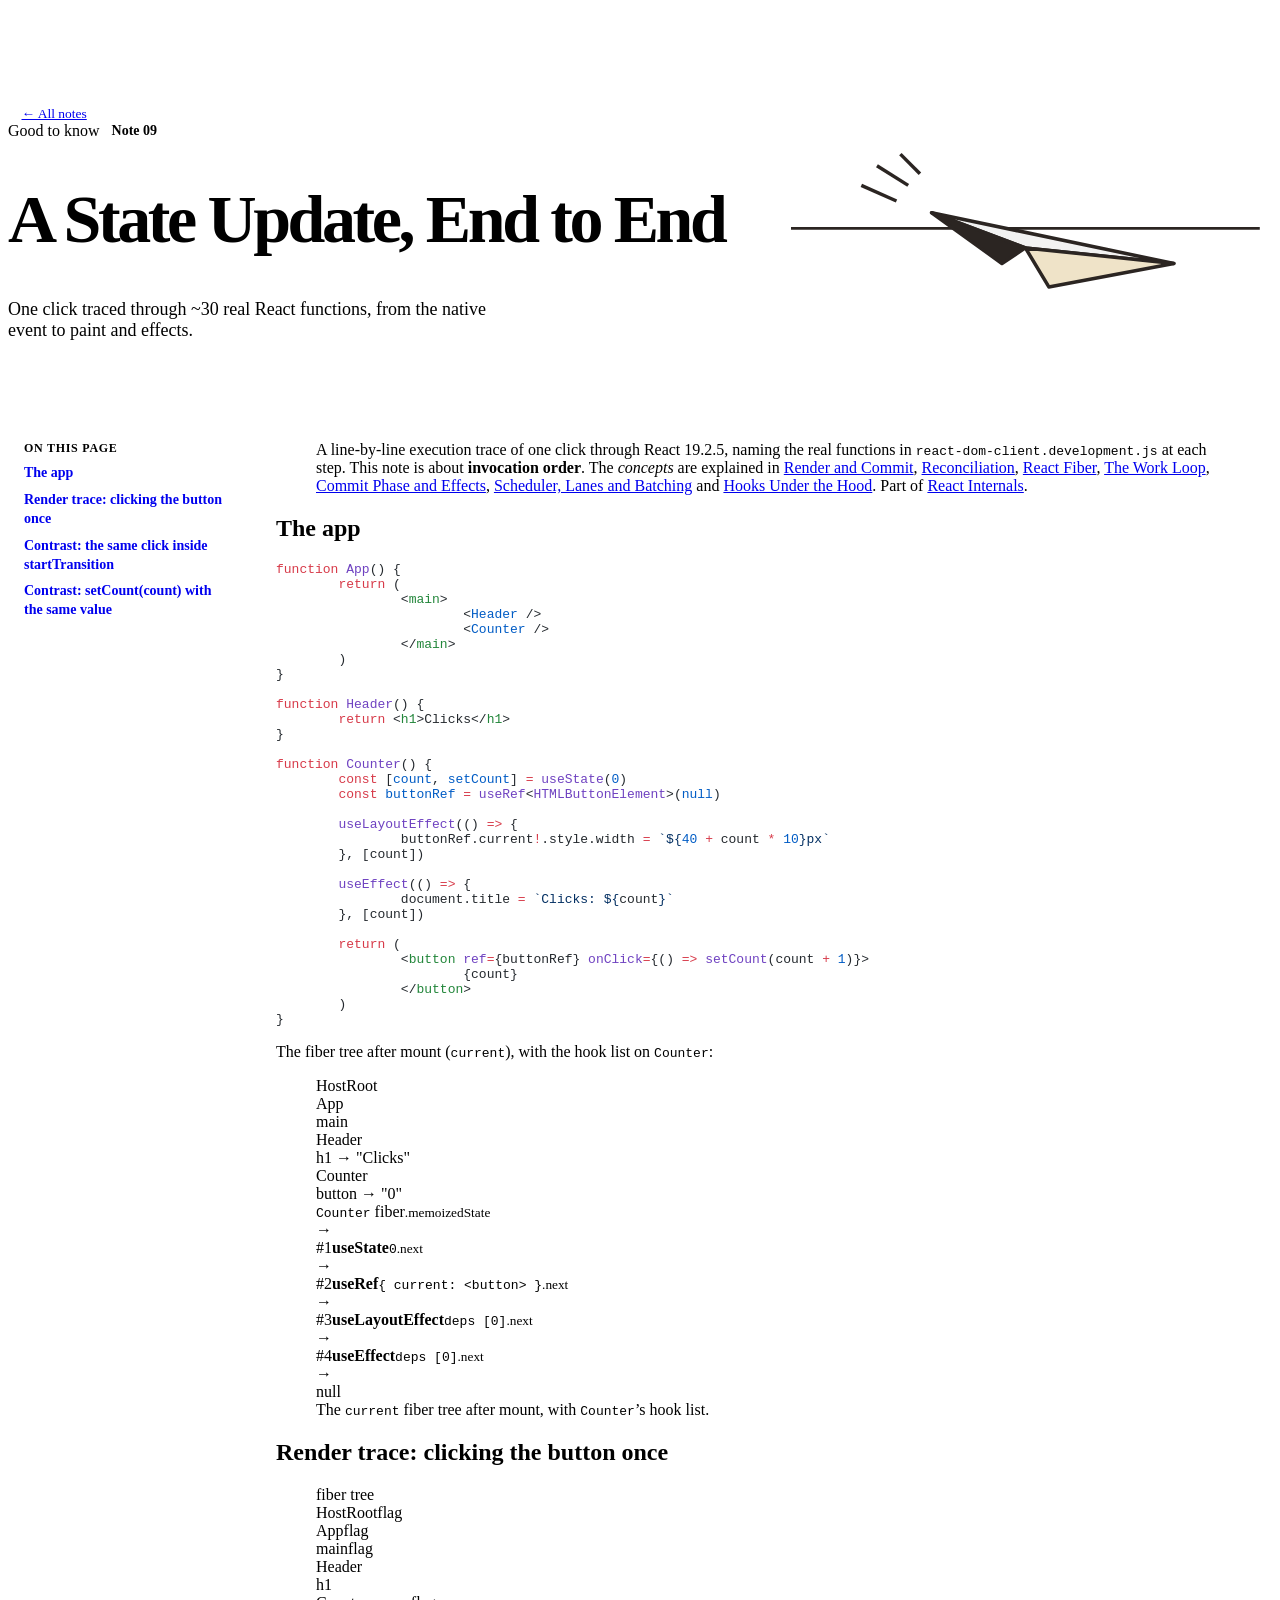
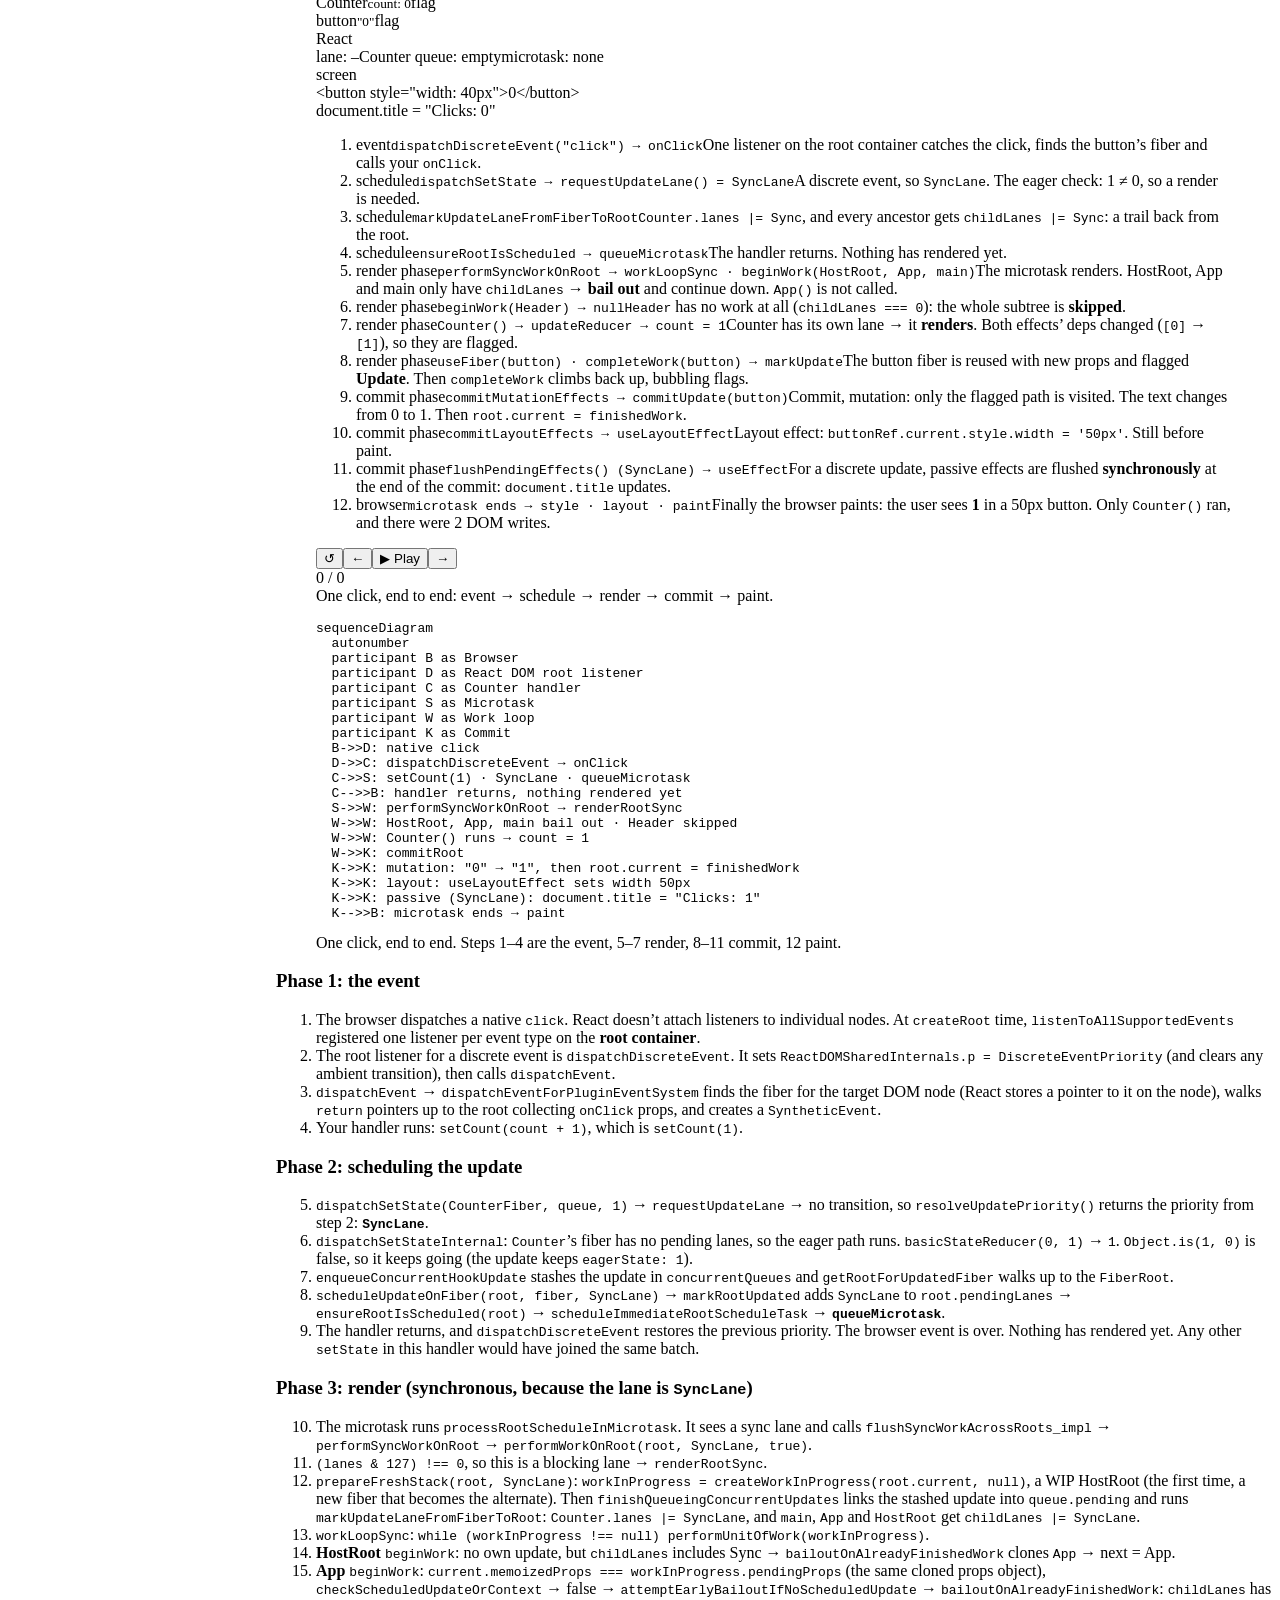
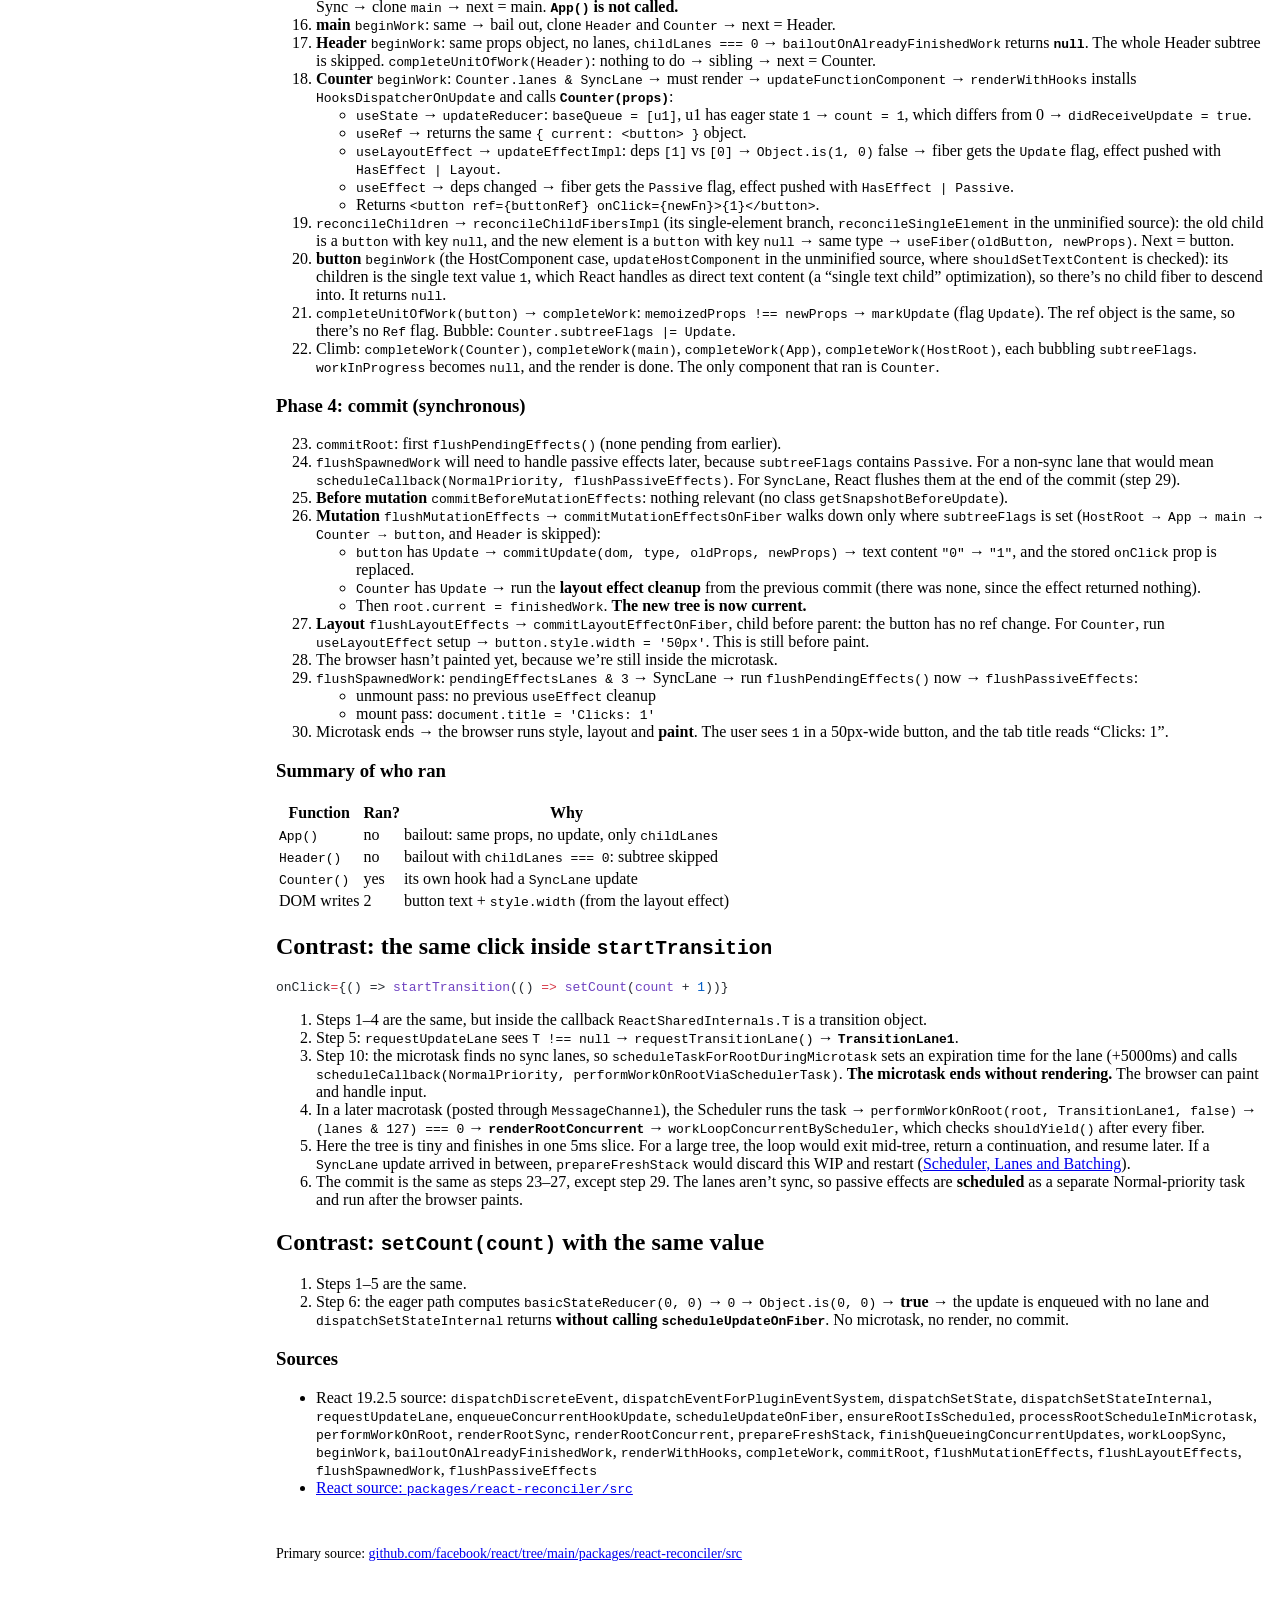
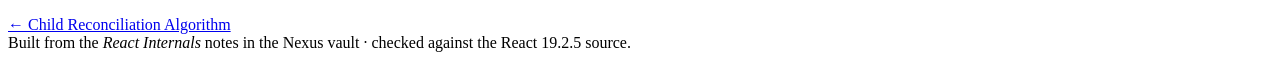
==== notes/a-state-update-end-to-end/index.html @ a272771d "Deploy 2026-10-02T12:00Z" ====
<!DOCTYPE html><html lang="en"><head><meta charset="utf-8"><meta name="viewport" content="width=device-width, initial-scale=1"><meta name="description" content="One click traced through ~30 real React functions, from the native event to paint and effects."><link rel="icon" href="/react-internals/favicon.svg" type="image/svg+xml"><title>A State Update, End to End · React Internals</title><link rel="stylesheet" href="/react-internals/_astro/notes-meta.bWncZdHM.css"><style>.note-head[data-astro-cid-vex5zuxs]{grid-template-columns:minmax(0,1.5fr) minmax(0,1fr);align-items:center;gap:32px;padding-top:clamp(28px,5vw,56px);padding-bottom:clamp(28px,4vw,44px);display:grid}@media (width<=760px){.note-head[data-astro-cid-vex5zuxs]{grid-template-columns:1fr}.head-art[data-astro-cid-vex5zuxs]{display:none}}.back[data-astro-cid-vex5zuxs]{margin-bottom:22px;padding:.45em 1em;font-size:13.5px}.meta[data-astro-cid-vex5zuxs]{align-items:center;gap:12px;margin-bottom:12px;display:flex}.num[data-astro-cid-vex5zuxs]{color:var(--ink-soft);font-size:14px;font-weight:800}h1[data-astro-cid-vex5zuxs]{letter-spacing:-.05em;font-size:clamp(38px,6vw,68px);line-height:1}.summary[data-astro-cid-vex5zuxs]{max-width:56ch;color:var(--ink-soft);margin:16px 0 0;font-size:18px}.head-art[data-astro-cid-vex5zuxs]{padding:12px}.head-art[data-astro-cid-vex5zuxs] .panel[data-astro-cid-vex5zuxs] svg{width:100%;height:auto;display:block}.layout[data-astro-cid-vex5zuxs]{grid-template-columns:240px minmax(0,1fr);align-items:start;gap:28px;display:grid}@media (width<=1000px){.layout[data-astro-cid-vex5zuxs]{grid-template-columns:minmax(0,1fr)}.toc[data-astro-cid-vex5zuxs]{display:none}}.toc[data-astro-cid-vex5zuxs]{position:sticky;top:20px}.toc-card[data-astro-cid-vex5zuxs]{max-height:calc(100vh - 40px);padding:16px 16px 12px;overflow-y:auto}.toc-title[data-astro-cid-vex5zuxs]{text-transform:uppercase;letter-spacing:.06em;color:var(--muted);margin:0 0 8px;font-size:12px;font-weight:800}.toc[data-astro-cid-vex5zuxs] ol[data-astro-cid-vex5zuxs]{margin:0;padding:0;font-size:14px;line-height:1.35;list-style:none}.toc[data-astro-cid-vex5zuxs] li[data-astro-cid-vex5zuxs]{margin:0 0 8px}.toc[data-astro-cid-vex5zuxs] a[data-astro-cid-vex5zuxs]{font-weight:600;text-decoration:none}.toc[data-astro-cid-vex5zuxs] a[data-astro-cid-vex5zuxs]:hover{text-decoration:underline;text-decoration-color:var(--orange);text-decoration-thickness:2px}.source[data-astro-cid-vex5zuxs]{border-top:2px dashed var(--cream-deep);overflow-wrap:anywhere;margin-top:2.5em;padding-top:1em;font-size:14px}.pager[data-astro-cid-vex5zuxs]{flex-wrap:wrap;justify-content:space-between;gap:12px;padding-top:40px;display:flex}
</style></head><body><header class="note-head wrap" data-astro-cid-vex5zuxs><div class="head-text" data-astro-cid-vex5zuxs><a class="btn btn-ghost back" href="/react-internals/" data-astro-cid-vex5zuxs>← All notes</a><div class="meta" data-astro-cid-vex5zuxs><span class="pill" data-astro-cid-vex5zuxs><span class="lvl lvl-good" data-astro-cid-vex5zuxs></span>Good to know</span><span class="num" data-astro-cid-vex5zuxs>Note 09</span></div><h1 data-astro-cid-vex5zuxs>A State Update, End to End</h1><p class="summary" data-astro-cid-vex5zuxs>One click traced through ~30 real React functions, from the native event to paint and effects.</p></div><div class="head-art card" data-astro-cid-vex5zuxs><div class="panel" data-astro-cid-vex5zuxs><svg viewBox="0 0 240 150" xmlns="http://www.w3.org/2000/svg" role="img" aria-hidden="true"><line x1="0" y1="78" x2="240" y2="78" stroke="#2b2522" stroke-width="1.4"/><g stroke="#2b2522" stroke-width="1.8" stroke-linejoin="round"><line x1="36" y1="56" x2="54" y2="64"/><line x1="44" y1="46" x2="60" y2="56"/><line x1="56" y1="40" x2="66" y2="50"/><polygon points="72,70 196,96 120,88" fill="#f2f2f2"/><polygon points="120,88 196,96 132,108" fill="#efe3c8"/><polygon points="72,70 120,88 108,96" fill="#2b2522"/></g></svg></div></div></header><div class="wrap layout" data-astro-cid-vex5zuxs><aside class="toc" data-astro-cid-vex5zuxs><nav class="card toc-card" aria-label="On this page" data-astro-cid-vex5zuxs><p class="toc-title" data-astro-cid-vex5zuxs>On this page</p><ol data-astro-cid-vex5zuxs><li data-astro-cid-vex5zuxs><a href="#the-app" data-astro-cid-vex5zuxs>The app</a></li><li data-astro-cid-vex5zuxs><a href="#render-trace-clicking-the-button-once" data-astro-cid-vex5zuxs>Render trace: clicking the button once</a></li><li data-astro-cid-vex5zuxs><a href="#contrast-the-same-click-inside-starttransition" data-astro-cid-vex5zuxs>Contrast: the same click inside startTransition</a></li><li data-astro-cid-vex5zuxs><a href="#contrast-setcountcount-with-the-same-value" data-astro-cid-vex5zuxs>Contrast: setCount(count) with the same value</a></li></ol></nav></aside><article class="card prose" data-astro-cid-vex5zuxs><blockquote>
<p>A line-by-line execution trace of one click through React 19.2.5, naming
the real functions in <code>react-dom-client.development.js</code> at each step. This
note is about <strong>invocation order</strong>. The <em>concepts</em> are explained in
<a href="../render-and-commit/">Render and Commit</a>, <a href="../reconciliation/">Reconciliation</a>, <a href="../react-fiber/">React Fiber</a>,
<a href="../the-work-loop/">The Work Loop</a>, <a href="../commit-phase-and-effects/">Commit Phase and Effects</a>,
<a href="../scheduler-lanes-and-batching/">Scheduler, Lanes and Batching</a> and <a href="../hooks-under-the-hood/">Hooks Under the Hood</a>. Part of
<a href="../../">React Internals</a>.</p>
</blockquote>
<h2 id="the-app">The app</h2>
<pre class="astro-code github-light" style="background-color:#fff;color:#24292e; overflow-x: auto;" tabindex="0" data-language="tsx"><code><span class="line"><span style="color:#D73A49">function</span><span style="color:#6F42C1"> App</span><span style="color:#24292E">() {</span></span>
<span class="line"><span style="color:#D73A49">	return</span><span style="color:#24292E"> (</span></span>
<span class="line"><span style="color:#24292E">		&lt;</span><span style="color:#22863A">main</span><span style="color:#24292E">&gt;</span></span>
<span class="line"><span style="color:#24292E">			&lt;</span><span style="color:#005CC5">Header</span><span style="color:#24292E"> /&gt;</span></span>
<span class="line"><span style="color:#24292E">			&lt;</span><span style="color:#005CC5">Counter</span><span style="color:#24292E"> /&gt;</span></span>
<span class="line"><span style="color:#24292E">		&lt;/</span><span style="color:#22863A">main</span><span style="color:#24292E">&gt;</span></span>
<span class="line"><span style="color:#24292E">	)</span></span>
<span class="line"><span style="color:#24292E">}</span></span>
<span class="line"></span>
<span class="line"><span style="color:#D73A49">function</span><span style="color:#6F42C1"> Header</span><span style="color:#24292E">() {</span></span>
<span class="line"><span style="color:#D73A49">	return</span><span style="color:#24292E"> &lt;</span><span style="color:#22863A">h1</span><span style="color:#24292E">&gt;Clicks&lt;/</span><span style="color:#22863A">h1</span><span style="color:#24292E">&gt;</span></span>
<span class="line"><span style="color:#24292E">}</span></span>
<span class="line"></span>
<span class="line"><span style="color:#D73A49">function</span><span style="color:#6F42C1"> Counter</span><span style="color:#24292E">() {</span></span>
<span class="line"><span style="color:#D73A49">	const</span><span style="color:#24292E"> [</span><span style="color:#005CC5">count</span><span style="color:#24292E">, </span><span style="color:#005CC5">setCount</span><span style="color:#24292E">] </span><span style="color:#D73A49">=</span><span style="color:#6F42C1"> useState</span><span style="color:#24292E">(</span><span style="color:#005CC5">0</span><span style="color:#24292E">)</span></span>
<span class="line"><span style="color:#D73A49">	const</span><span style="color:#005CC5"> buttonRef</span><span style="color:#D73A49"> =</span><span style="color:#6F42C1"> useRef</span><span style="color:#24292E">&lt;</span><span style="color:#6F42C1">HTMLButtonElement</span><span style="color:#24292E">&gt;(</span><span style="color:#005CC5">null</span><span style="color:#24292E">)</span></span>
<span class="line"></span>
<span class="line"><span style="color:#6F42C1">	useLayoutEffect</span><span style="color:#24292E">(() </span><span style="color:#D73A49">=&gt;</span><span style="color:#24292E"> {</span></span>
<span class="line"><span style="color:#24292E">		buttonRef.current</span><span style="color:#D73A49">!</span><span style="color:#24292E">.style.width </span><span style="color:#D73A49">=</span><span style="color:#032F62"> `${</span><span style="color:#005CC5">40</span><span style="color:#D73A49"> +</span><span style="color:#24292E"> count</span><span style="color:#D73A49"> *</span><span style="color:#005CC5"> 10</span><span style="color:#032F62">}px`</span></span>
<span class="line"><span style="color:#24292E">	}, [count])</span></span>
<span class="line"></span>
<span class="line"><span style="color:#6F42C1">	useEffect</span><span style="color:#24292E">(() </span><span style="color:#D73A49">=&gt;</span><span style="color:#24292E"> {</span></span>
<span class="line"><span style="color:#24292E">		document.title </span><span style="color:#D73A49">=</span><span style="color:#032F62"> `Clicks: ${</span><span style="color:#24292E">count</span><span style="color:#032F62">}`</span></span>
<span class="line"><span style="color:#24292E">	}, [count])</span></span>
<span class="line"></span>
<span class="line"><span style="color:#D73A49">	return</span><span style="color:#24292E"> (</span></span>
<span class="line"><span style="color:#24292E">		&lt;</span><span style="color:#22863A">button</span><span style="color:#6F42C1"> ref</span><span style="color:#D73A49">=</span><span style="color:#24292E">{buttonRef} </span><span style="color:#6F42C1">onClick</span><span style="color:#D73A49">=</span><span style="color:#24292E">{() </span><span style="color:#D73A49">=&gt;</span><span style="color:#6F42C1"> setCount</span><span style="color:#24292E">(count </span><span style="color:#D73A49">+</span><span style="color:#005CC5"> 1</span><span style="color:#24292E">)}&gt;</span></span>
<span class="line"><span style="color:#24292E">			{count}</span></span>
<span class="line"><span style="color:#24292E">		&lt;/</span><span style="color:#22863A">button</span><span style="color:#24292E">&gt;</span></span>
<span class="line"><span style="color:#24292E">	)</span></span>
<span class="line"><span style="color:#24292E">}</span></span></code></pre>
<p>The fiber tree after mount (<code>current</code>), with the hook list on <code>Counter</code>:</p>
<figure class="fig fig-e2e-tree"><div class="tree-list"><div class="tl" style="--d:0"><span class="tl-n tl-root">HostRoot</span></div><div class="tl" style="--d:1"><span class="tl-n tl-comp">App</span></div><div class="tl" style="--d:2"><span class="tl-n tl-host">main</span></div><div class="tl" style="--d:3"><span class="tl-n tl-comp">Header</span></div><div class="tl" style="--d:4"><span class="tl-n tl-host">h1</span> → <span class="tl-n tl-text">"Clicks"</span></div><div class="tl" style="--d:3"><span class="tl-n tl-comp tl-hot">Counter</span></div><div class="tl" style="--d:4"><span class="tl-n tl-host">button</span> → <span class="tl-n tl-text">"0"</span></div></div><div class="nested"><div class="chain"><div class="chain-start"><code>Counter</code> fiber<small>.memoizedState</small></div><span class="chain-arrow">→</span><div class="chain-node"><span class="chain-idx">#1</span><b>useState</b><code>0</code><small>.next</small></div><span class="chain-arrow">→</span><div class="chain-node"><span class="chain-idx">#2</span><b>useRef</b><code>{ current: &lt;button&gt; }</code><small>.next</small></div><span class="chain-arrow">→</span><div class="chain-node"><span class="chain-idx">#3</span><b>useLayoutEffect</b><code>deps [0]</code><small>.next</small></div><span class="chain-arrow">→</span><div class="chain-node"><span class="chain-idx">#4</span><b>useEffect</b><code>deps [0]</code><small>.next</small></div><span class="chain-arrow">→</span><div class="chain-null">null</div></div></div><figcaption>The <code>current</code> fiber tree after mount, with <code>Counter</code>’s hook list.</figcaption></figure>
<h2 id="render-trace-clicking-the-button-once">Render trace: clicking the button once</h2>
<figure class="fig anim fig-e2e-anim" data-anim><div class="anim-scn" data-anim-scn="0"  data-steps="[{&quot;phase&quot;:&quot;event&quot;,&quot;fn&quot;:&quot;dispatchDiscreteEvent(\&quot;click\&quot;) → onClick&quot;,&quot;say&quot;:&quot;One listener on the root container catches the click, finds the button’s fiber and calls your &lt;code&gt;onClick&lt;/code&gt;.&quot;,&quot;set&quot;:{&quot;button&quot;:&quot;hl&quot;}},{&quot;phase&quot;:&quot;schedule&quot;,&quot;fn&quot;:&quot;dispatchSetState → requestUpdateLane() = SyncLane&quot;,&quot;say&quot;:&quot;A discrete event, so &lt;code&gt;SyncLane&lt;/code&gt;. The eager check: 1 ≠ 0, so a render is needed.&quot;,&quot;set&quot;:{&quot;button&quot;:&quot;&quot;,&quot;lane&quot;:&quot;upd&quot;,&quot;queue&quot;:&quot;upd&quot;},&quot;txt&quot;:{&quot;lane&quot;:&quot;lane: SyncLane&quot;,&quot;queue&quot;:&quot;Counter queue: [1]&quot;}},{&quot;phase&quot;:&quot;schedule&quot;,&quot;fn&quot;:&quot;markUpdateLaneFromFiberToRoot&quot;,&quot;say&quot;:&quot;&lt;code&gt;Counter.lanes |= Sync&lt;/code&gt;, and every ancestor gets &lt;code&gt;childLanes |= Sync&lt;/code&gt;: a trail back from the root.&quot;,&quot;set&quot;:{&quot;lane&quot;:&quot;&quot;,&quot;queue&quot;:&quot;&quot;,&quot;counter-flag&quot;:&quot;&quot;,&quot;main-flag&quot;:&quot;&quot;,&quot;app-flag&quot;:&quot;&quot;,&quot;root-flag&quot;:&quot;&quot;},&quot;txt&quot;:{&quot;counter-flag&quot;:&quot;lanes&quot;,&quot;main-flag&quot;:&quot;childLanes&quot;,&quot;app-flag&quot;:&quot;childLanes&quot;,&quot;root-flag&quot;:&quot;childLanes&quot;}},{&quot;phase&quot;:&quot;schedule&quot;,&quot;fn&quot;:&quot;ensureRootIsScheduled → queueMicrotask&quot;,&quot;say&quot;:&quot;The handler returns. Nothing has rendered yet.&quot;,&quot;set&quot;:{&quot;micro&quot;:&quot;on&quot;},&quot;txt&quot;:{&quot;micro&quot;:&quot;microtask: scheduled&quot;}},{&quot;phase&quot;:&quot;render&quot;,&quot;fn&quot;:&quot;performSyncWorkOnRoot → workLoopSync · beginWork(HostRoot, App, main)&quot;,&quot;say&quot;:&quot;The microtask renders. HostRoot, App and main only have &lt;code&gt;childLanes&lt;/code&gt; → &lt;b&gt;bail out&lt;/b&gt; and continue down. &lt;code&gt;App()&lt;/code&gt; is not called.&quot;,&quot;set&quot;:{&quot;micro&quot;:&quot;done&quot;,&quot;root&quot;:&quot;bail&quot;,&quot;app&quot;:&quot;bail&quot;,&quot;main&quot;:&quot;bail&quot;,&quot;root-flag&quot;:&quot;ghost&quot;,&quot;app-flag&quot;:&quot;ghost&quot;,&quot;main-flag&quot;:&quot;ghost&quot;}},{&quot;phase&quot;:&quot;render&quot;,&quot;fn&quot;:&quot;beginWork(Header) → null&quot;,&quot;say&quot;:&quot;&lt;code&gt;Header&lt;/code&gt; has no work at all (&lt;code&gt;childLanes === 0&lt;/code&gt;): the whole subtree is &lt;b&gt;skipped&lt;/b&gt;.&quot;,&quot;set&quot;:{&quot;header&quot;:&quot;skip&quot;,&quot;h1&quot;:&quot;skip&quot;}},{&quot;phase&quot;:&quot;render&quot;,&quot;fn&quot;:&quot;Counter() → updateReducer → count = 1&quot;,&quot;say&quot;:&quot;Counter has its own lane → it &lt;b&gt;renders&lt;/b&gt;. Both effects’ deps changed (&lt;code&gt;[0]&lt;/code&gt; → &lt;code&gt;[1]&lt;/code&gt;), so they are flagged.&quot;,&quot;set&quot;:{&quot;counter&quot;:&quot;run hl&quot;,&quot;counter-flag&quot;:&quot;&quot;},&quot;txt&quot;:{&quot;counter-sub&quot;:&quot;count: 1&quot;,&quot;counter-flag&quot;:&quot;Update · Passive&quot;}},{&quot;phase&quot;:&quot;render&quot;,&quot;fn&quot;:&quot;useFiber(button) · completeWork(button) → markUpdate&quot;,&quot;say&quot;:&quot;The button fiber is reused with new props and flagged &lt;b&gt;Update&lt;/b&gt;. Then &lt;code&gt;completeWork&lt;/code&gt; climbs back up, bubbling flags.&quot;,&quot;set&quot;:{&quot;counter&quot;:&quot;run&quot;,&quot;button&quot;:&quot;upd&quot;,&quot;button-flag&quot;:&quot;&quot;},&quot;txt&quot;:{&quot;button-sub&quot;:&quot;\&quot;1\&quot;&quot;,&quot;button-flag&quot;:&quot;Update&quot;}},{&quot;phase&quot;:&quot;commit&quot;,&quot;fn&quot;:&quot;commitMutationEffects → commitUpdate(button)&quot;,&quot;say&quot;:&quot;Commit, mutation: only the flagged path is visited. The text changes from 0 to 1. Then &lt;code&gt;root.current = finishedWork&lt;/code&gt;.&quot;,&quot;set&quot;:{&quot;button&quot;:&quot;done&quot;,&quot;txt&quot;:&quot;upd&quot;},&quot;txt&quot;:{&quot;txt&quot;:&quot;1&quot;}},{&quot;phase&quot;:&quot;commit&quot;,&quot;fn&quot;:&quot;commitLayoutEffects → useLayoutEffect&quot;,&quot;say&quot;:&quot;Layout effect: &lt;code&gt;buttonRef.current.style.width = '50px'&lt;/code&gt;. Still before paint.&quot;,&quot;set&quot;:{&quot;txt&quot;:&quot;&quot;,&quot;w&quot;:&quot;upd&quot;},&quot;txt&quot;:{&quot;w&quot;:&quot;50px&quot;}},{&quot;phase&quot;:&quot;commit&quot;,&quot;fn&quot;:&quot;flushPendingEffects() (SyncLane) → useEffect&quot;,&quot;say&quot;:&quot;For a discrete update, passive effects are flushed &lt;b&gt;synchronously&lt;/b&gt; at the end of the commit: &lt;code&gt;document.title&lt;/code&gt; updates.&quot;,&quot;set&quot;:{&quot;w&quot;:&quot;&quot;,&quot;title&quot;:&quot;upd&quot;,&quot;counter&quot;:&quot;done&quot;},&quot;txt&quot;:{&quot;title&quot;:&quot;Clicks: 1&quot;}},{&quot;phase&quot;:&quot;paint&quot;,&quot;fn&quot;:&quot;microtask ends → style · layout · paint&quot;,&quot;say&quot;:&quot;Finally the browser paints: the user sees &lt;b&gt;1&lt;/b&gt; in a 50px button. Only &lt;code&gt;Counter()&lt;/code&gt; ran, and there were 2 DOM writes.&quot;,&quot;set&quot;:{&quot;title&quot;:&quot;&quot;,&quot;txt&quot;:&quot;ok&quot;,&quot;w&quot;:&quot;ok&quot;}}]" data-intro="The app from above. The user clicks the button once."><div class="anim-stage"><div class="a-cols"><div class="a-panel wide"><div class="a-panel-title">fiber tree</div><div class="t-tree"><div class="t-branch"><div class="an node root" data-k="root"><span class="node-label" data-k="root-label">HostRoot</span><span class="an flag" data-k="root-flag" data-s="ghost">flag</span></div><div class="t-kids"><div class="t-kid"><div class="t-branch"><div class="an node comp" data-k="app"><span class="node-label" data-k="app-label">App</span><span class="an flag" data-k="app-flag" data-s="ghost">flag</span></div><div class="t-kids"><div class="t-kid"><div class="t-branch"><div class="an node host" data-k="main"><span class="node-label" data-k="main-label">main</span><span class="an flag" data-k="main-flag" data-s="ghost">flag</span></div><div class="t-kids"><div class="t-kid"><div class="t-branch"><div class="an node comp" data-k="header"><span class="node-label" data-k="header-label">Header</span></div><div class="t-kids"><div class="t-kid"><div class="t-branch"><div class="an node host" data-k="h1"><span class="node-label" data-k="h1-label">h1</span></div></div></div></div></div></div><div class="t-kid"><div class="t-branch"><div class="an node comp" data-k="counter"><span class="node-label" data-k="counter-label">Counter</span><small data-k="counter-sub">count: 0</small><span class="an flag" data-k="counter-flag" data-s="ghost">flag</span></div><div class="t-kids"><div class="t-kid"><div class="t-branch"><div class="an node host" data-k="button"><span class="node-label" data-k="button-label">button</span><small data-k="button-sub">"0"</small><span class="an flag" data-k="button-flag" data-s="ghost">flag</span></div></div></div></div></div></div></div></div></div></div></div></div></div></div></div></div><div class="a-panel "><div class="a-panel-title">React</div><div class="a-col"><span class="an chip-a" data-k="lane">lane: –</span><span class="an chip-a" data-k="queue">Counter queue: empty</span><span class="an chip-a" data-k="micro">microtask: none</span></div></div><div class="a-panel "><div class="a-panel-title">screen</div><div class="a-dom">&lt;button style="width: <span class="an" data-k="w">40px</span>"&gt;<span class="an" data-k="txt">0</span>&lt;/button&gt;<br>document.title = "<span class="an" data-k="title">Clicks: 0</span>"</div></div></div></div><ol class="anim-print"><li><span class="anim-phase ph-event">event</span><code>dispatchDiscreteEvent("click") → onClick</code><span>One listener on the root container catches the click, finds the button’s fiber and calls your <code>onClick</code>.</span></li><li><span class="anim-phase ph-schedule">schedule</span><code>dispatchSetState → requestUpdateLane() = SyncLane</code><span>A discrete event, so <code>SyncLane</code>. The eager check: 1 ≠ 0, so a render is needed.</span></li><li><span class="anim-phase ph-schedule">schedule</span><code>markUpdateLaneFromFiberToRoot</code><span><code>Counter.lanes |= Sync</code>, and every ancestor gets <code>childLanes |= Sync</code>: a trail back from the root.</span></li><li><span class="anim-phase ph-schedule">schedule</span><code>ensureRootIsScheduled → queueMicrotask</code><span>The handler returns. Nothing has rendered yet.</span></li><li><span class="anim-phase ph-render">render phase</span><code>performSyncWorkOnRoot → workLoopSync · beginWork(HostRoot, App, main)</code><span>The microtask renders. HostRoot, App and main only have <code>childLanes</code> → <b>bail out</b> and continue down. <code>App()</code> is not called.</span></li><li><span class="anim-phase ph-render">render phase</span><code>beginWork(Header) → null</code><span><code>Header</code> has no work at all (<code>childLanes === 0</code>): the whole subtree is <b>skipped</b>.</span></li><li><span class="anim-phase ph-render">render phase</span><code>Counter() → updateReducer → count = 1</code><span>Counter has its own lane → it <b>renders</b>. Both effects’ deps changed (<code>[0]</code> → <code>[1]</code>), so they are flagged.</span></li><li><span class="anim-phase ph-render">render phase</span><code>useFiber(button) · completeWork(button) → markUpdate</code><span>The button fiber is reused with new props and flagged <b>Update</b>. Then <code>completeWork</code> climbs back up, bubbling flags.</span></li><li><span class="anim-phase ph-commit">commit phase</span><code>commitMutationEffects → commitUpdate(button)</code><span>Commit, mutation: only the flagged path is visited. The text changes from 0 to 1. Then <code>root.current = finishedWork</code>.</span></li><li><span class="anim-phase ph-commit">commit phase</span><code>commitLayoutEffects → useLayoutEffect</code><span>Layout effect: <code>buttonRef.current.style.width = '50px'</code>. Still before paint.</span></li><li><span class="anim-phase ph-commit">commit phase</span><code>flushPendingEffects() (SyncLane) → useEffect</code><span>For a discrete update, passive effects are flushed <b>synchronously</b> at the end of the commit: <code>document.title</code> updates.</span></li><li><span class="anim-phase ph-paint">browser</span><code>microtask ends → style · layout · paint</code><span>Finally the browser paints: the user sees <b>1</b> in a 50px button. Only <code>Counter()</code> ran, and there were 2 DOM writes.</span></li></ol></div><div class="anim-hud" aria-live="polite"><div class="anim-call"><span class="anim-phase" hidden></span><code class="anim-fn" hidden></code></div><p class="anim-say"></p></div><div class="anim-controls"><button type="button" class="btn btn-ghost anim-btn" data-act="restart" aria-label="Restart">↺</button><button type="button" class="btn btn-ghost anim-btn" data-act="prev" aria-label="Previous step">←</button><button type="button" class="btn anim-play" data-act="play">▶ Play</button><button type="button" class="btn btn-ghost anim-btn" data-act="next" aria-label="Next step">→</button><div class="anim-progress"><div class="anim-bar"></div></div><span class="anim-count">0 / 0</span></div><figcaption>One click, end to end: event → schedule → render → commit → paint.</figcaption></figure>
<figure class="fig fig-mermaid"><pre class="mermaid">
sequenceDiagram
  autonumber
  participant B as Browser
  participant D as React DOM root listener
  participant C as Counter handler
  participant S as Microtask
  participant W as Work loop
  participant K as Commit
  B-&gt;&gt;D: native click
  D-&gt;&gt;C: dispatchDiscreteEvent → onClick
  C-&gt;&gt;S: setCount(1) · SyncLane · queueMicrotask
  C--&gt;&gt;B: handler returns, nothing rendered yet
  S-&gt;&gt;W: performSyncWorkOnRoot → renderRootSync
  W-&gt;&gt;W: HostRoot, App, main bail out · Header skipped
  W-&gt;&gt;W: Counter() runs → count = 1
  W-&gt;&gt;K: commitRoot
  K-&gt;&gt;K: mutation: "0" → "1", then root.current = finishedWork
  K-&gt;&gt;K: layout: useLayoutEffect sets width 50px
  K-&gt;&gt;K: passive (SyncLane): document.title = "Clicks: 1"
  K--&gt;&gt;B: microtask ends → paint
</pre><figcaption>One click, end to end. Steps 1–4 are the event, 5–7 render, 8–11 commit, 12 paint.</figcaption></figure>
<h3 id="phase-1-the-event">Phase 1: the event</h3>
<ol>
<li>The browser dispatches a native <code>click</code>. React doesn’t attach listeners to
individual nodes. At <code>createRoot</code> time, <code>listenToAllSupportedEvents</code>
registered one listener per event type on the <strong>root container</strong>.</li>
<li>The root listener for a discrete event is <code>dispatchDiscreteEvent</code>. It sets
<code>ReactDOMSharedInternals.p = DiscreteEventPriority</code> (and clears any
ambient transition), then calls <code>dispatchEvent</code>.</li>
<li><code>dispatchEvent</code> → <code>dispatchEventForPluginEventSystem</code> finds the fiber for
the target DOM node (React stores a pointer to it on the node), walks
<code>return</code> pointers up to the root collecting <code>onClick</code> props, and creates a
<code>SyntheticEvent</code>.</li>
<li>Your handler runs: <code>setCount(count + 1)</code>, which is <code>setCount(1)</code>.</li>
</ol>
<h3 id="phase-2-scheduling-the-update">Phase 2: scheduling the update</h3>
<ol start="5">
<li><code>dispatchSetState(CounterFiber, queue, 1)</code> → <code>requestUpdateLane</code> → no
transition, so <code>resolveUpdatePriority()</code> returns the priority from step 2:
<strong><code>SyncLane</code></strong>.</li>
<li><code>dispatchSetStateInternal</code>: <code>Counter</code>’s fiber has no pending lanes, so the
eager path runs. <code>basicStateReducer(0, 1)</code> → <code>1</code>. <code>Object.is(1, 0)</code> is
false, so it keeps going (the update keeps <code>eagerState: 1</code>).</li>
<li><code>enqueueConcurrentHookUpdate</code> stashes the update in <code>concurrentQueues</code>
and <code>getRootForUpdatedFiber</code> walks up to the <code>FiberRoot</code>.</li>
<li><code>scheduleUpdateOnFiber(root, fiber, SyncLane)</code> → <code>markRootUpdated</code> adds
<code>SyncLane</code> to <code>root.pendingLanes</code> → <code>ensureRootIsScheduled(root)</code> →
<code>scheduleImmediateRootScheduleTask</code> → <strong><code>queueMicrotask</code></strong>.</li>
<li>The handler returns, and <code>dispatchDiscreteEvent</code> restores the previous
priority. The browser event is over. Nothing has rendered yet. Any other
<code>setState</code> in this handler would have joined the same batch.</li>
</ol>
<h3 id="phase-3-render-synchronous-because-the-lane-is-synclane">Phase 3: render (synchronous, because the lane is <code>SyncLane</code>)</h3>
<ol start="10">
<li>The microtask runs <code>processRootScheduleInMicrotask</code>. It sees a sync lane
and calls <code>flushSyncWorkAcrossRoots_impl</code> → <code>performSyncWorkOnRoot</code> →
<code>performWorkOnRoot(root, SyncLane, true)</code>.</li>
<li><code>(lanes &amp; 127) !== 0</code>, so this is a blocking lane → <code>renderRootSync</code>.</li>
<li><code>prepareFreshStack(root, SyncLane)</code>: <code>workInProgress = createWorkInProgress(root.current, null)</code>, a WIP HostRoot (the first
time, a new fiber that becomes the alternate). Then
<code>finishQueueingConcurrentUpdates</code> links the stashed update into
<code>queue.pending</code> and runs <code>markUpdateLaneFromFiberToRoot</code>: <code>Counter.lanes |= SyncLane</code>, and <code>main</code>, <code>App</code> and <code>HostRoot</code> get <code>childLanes |= SyncLane</code>.</li>
<li><code>workLoopSync</code>: <code>while (workInProgress !== null) performUnitOfWork(workInProgress)</code>.</li>
<li><strong>HostRoot</strong> <code>beginWork</code>: no own update, but <code>childLanes</code> includes Sync →
<code>bailoutOnAlreadyFinishedWork</code> clones <code>App</code> → next = App.</li>
<li><strong>App</strong> <code>beginWork</code>: <code>current.memoizedProps === workInProgress.pendingProps</code>
(the same cloned props object), <code>checkScheduledUpdateOrContext</code> → false →
<code>attemptEarlyBailoutIfNoScheduledUpdate</code> → <code>bailoutOnAlreadyFinishedWork</code>:
<code>childLanes</code> has Sync → clone <code>main</code> → next = main. <strong><code>App()</code> is not
called.</strong></li>
<li><strong>main</strong> <code>beginWork</code>: same → bail out, clone <code>Header</code> and <code>Counter</code> → next =
Header.</li>
<li><strong>Header</strong> <code>beginWork</code>: same props object, no lanes, <code>childLanes === 0</code>
→ <code>bailoutOnAlreadyFinishedWork</code> returns <strong><code>null</code></strong>. The whole Header
subtree is skipped. <code>completeUnitOfWork(Header)</code>: nothing to do → sibling
→ next = Counter.</li>
<li><strong>Counter</strong> <code>beginWork</code>: <code>Counter.lanes &amp; SyncLane</code> → must render →
<code>updateFunctionComponent</code> → <code>renderWithHooks</code> installs
<code>HooksDispatcherOnUpdate</code> and calls <strong><code>Counter(props)</code></strong>:
<ul>
<li><code>useState</code> → <code>updateReducer</code>: <code>baseQueue = [u1]</code>, u1 has eager state
<code>1</code> → <code>count = 1</code>, which differs from 0 →
<code>didReceiveUpdate = true</code>.</li>
<li><code>useRef</code> → returns the same <code>{ current: &lt;button&gt; }</code> object.</li>
<li><code>useLayoutEffect</code> → <code>updateEffectImpl</code>: deps <code>[1]</code> vs <code>[0]</code> →
<code>Object.is(1, 0)</code> false → fiber gets the <code>Update</code> flag, effect pushed
with <code>HasEffect | Layout</code>.</li>
<li><code>useEffect</code> → deps changed → fiber gets the <code>Passive</code> flag, effect
pushed with <code>HasEffect | Passive</code>.</li>
<li>Returns <code>&lt;button ref={buttonRef} onClick={newFn}&gt;{1}&lt;/button&gt;</code>.</li>
</ul>
</li>
<li><code>reconcileChildren</code> → <code>reconcileChildFibersImpl</code> (its single-element branch, <code>reconcileSingleElement</code> in the unminified source): the old child is a
<code>button</code> with key <code>null</code>, and the new element is a <code>button</code> with key
<code>null</code> → same type → <code>useFiber(oldButton, newProps)</code>. Next = button.</li>
<li><strong>button</strong> <code>beginWork</code> (the HostComponent case, <code>updateHostComponent</code> in the unminified source, where <code>shouldSetTextContent</code> is checked): its children is the single
text value <code>1</code>, which React handles as direct text content (a “single
text child” optimization), so there’s no child fiber to descend into. It
returns <code>null</code>.</li>
<li><code>completeUnitOfWork(button)</code> → <code>completeWork</code>: <code>memoizedProps !== newProps</code> → <code>markUpdate</code> (flag <code>Update</code>). The ref object is the same, so
there’s no <code>Ref</code> flag. Bubble: <code>Counter.subtreeFlags |= Update</code>.</li>
<li>Climb: <code>completeWork(Counter)</code>, <code>completeWork(main)</code>, <code>completeWork(App)</code>,
<code>completeWork(HostRoot)</code>, each bubbling <code>subtreeFlags</code>. <code>workInProgress</code>
becomes <code>null</code>, and the render is done. The only component that ran is
<code>Counter</code>.</li>
</ol>
<h3 id="phase-4-commit-synchronous">Phase 4: commit (synchronous)</h3>
<ol start="23">
<li><code>commitRoot</code>: first <code>flushPendingEffects()</code> (none pending from earlier).</li>
<li><code>flushSpawnedWork</code> will need to handle passive effects later, because
<code>subtreeFlags</code> contains <code>Passive</code>. For a non-sync lane that would mean
<code>scheduleCallback(NormalPriority, flushPassiveEffects)</code>. For <code>SyncLane</code>,
React flushes them at the end of the commit (step 29).</li>
<li><strong>Before mutation</strong> <code>commitBeforeMutationEffects</code>: nothing relevant
(no class <code>getSnapshotBeforeUpdate</code>).</li>
<li><strong>Mutation</strong> <code>flushMutationEffects</code> → <code>commitMutationEffectsOnFiber</code>
walks down only where <code>subtreeFlags</code> is set (<code>HostRoot → App → main → Counter → button</code>, and <code>Header</code> is skipped):
<ul>
<li><code>button</code> has <code>Update</code> → <code>commitUpdate(dom, type, oldProps, newProps)</code>
→ text content <code>"0"</code> → <code>"1"</code>, and the stored <code>onClick</code> prop is
replaced.</li>
<li><code>Counter</code> has <code>Update</code> → run the <strong>layout effect cleanup</strong> from the
previous commit (there was none, since the effect returned nothing).</li>
<li>Then <code>root.current = finishedWork</code>. <strong>The new tree is now current.</strong></li>
</ul>
</li>
<li><strong>Layout</strong> <code>flushLayoutEffects</code> → <code>commitLayoutEffectOnFiber</code>, child
before parent: the button has no ref change. For <code>Counter</code>, run
<code>useLayoutEffect</code> setup → <code>button.style.width = '50px'</code>. This is still
before paint.</li>
<li>The browser hasn’t painted yet, because we’re still inside the
microtask.</li>
<li><code>flushSpawnedWork</code>: <code>pendingEffectsLanes &amp; 3</code> → SyncLane → run
<code>flushPendingEffects()</code> now → <code>flushPassiveEffects</code>:
<ul>
<li>unmount pass: no previous <code>useEffect</code> cleanup</li>
<li>mount pass: <code>document.title = 'Clicks: 1'</code></li>
</ul>
</li>
<li>Microtask ends → the browser runs style, layout and <strong>paint</strong>. The user
sees <code>1</code> in a 50px-wide button, and the tab title reads “Clicks: 1”.</li>
</ol>
<h3 id="summary-of-who-ran">Summary of who ran</h3>
<table>
<thead>
<tr>
<th>Function</th>
<th>Ran?</th>
<th>Why</th>
</tr>
</thead>
<tbody>
<tr>
<td><code>App()</code></td>
<td>no</td>
<td>bailout: same props, no update, only <code>childLanes</code></td>
</tr>
<tr>
<td><code>Header()</code></td>
<td>no</td>
<td>bailout with <code>childLanes === 0</code>: subtree skipped</td>
</tr>
<tr>
<td><code>Counter()</code></td>
<td>yes</td>
<td>its own hook had a <code>SyncLane</code> update</td>
</tr>
<tr>
<td>DOM writes</td>
<td>2</td>
<td>button text + <code>style.width</code> (from the layout effect)</td>
</tr>
</tbody>
</table>
<h2 id="contrast-the-same-click-inside-starttransition">Contrast: the same click inside <code>startTransition</code></h2>
<pre class="astro-code github-light" style="background-color:#fff;color:#24292e; overflow-x: auto;" tabindex="0" data-language="tsx"><code><span class="line"><span style="color:#24292E">onClick</span><span style="color:#D73A49">=</span><span style="color:#24292E">{() =&gt; </span><span style="color:#6F42C1">startTransition</span><span style="color:#24292E">(() </span><span style="color:#D73A49">=&gt;</span><span style="color:#6F42C1"> setCount</span><span style="color:#24292E">(</span><span style="color:#6F42C1">count</span><span style="color:#24292E"> + </span><span style="color:#005CC5">1</span><span style="color:#24292E">))}</span></span></code></pre>
<ol>
<li>Steps 1–4 are the same, but inside the callback <code>ReactSharedInternals.T</code>
is a transition object.</li>
<li>Step 5: <code>requestUpdateLane</code> sees <code>T !== null</code> → <code>requestTransitionLane()</code>
→ <strong><code>TransitionLane1</code></strong>.</li>
<li>Step 10: the microtask finds no sync lanes, so
<code>scheduleTaskForRootDuringMicrotask</code> sets an expiration time for the lane
(+5000ms) and calls <code>scheduleCallback(NormalPriority, performWorkOnRootViaSchedulerTask)</code>. <strong>The microtask ends without
rendering.</strong> The browser can paint and handle input.</li>
<li>In a later macrotask (posted through <code>MessageChannel</code>), the Scheduler runs the
task → <code>performWorkOnRoot(root, TransitionLane1, false)</code> → <code>(lanes &amp; 127) === 0</code> → <strong><code>renderRootConcurrent</code></strong> → <code>workLoopConcurrentByScheduler</code>,
which checks <code>shouldYield()</code> after every fiber.</li>
<li>Here the tree is tiny and finishes in one 5ms slice. For a large tree, the
loop would exit mid-tree, return a continuation, and resume later. If a
<code>SyncLane</code> update arrived in between, <code>prepareFreshStack</code> would discard
this WIP and restart (<a href="../scheduler-lanes-and-batching/">Scheduler, Lanes and Batching</a>).</li>
<li>The commit is the same as steps 23–27, except step 29. The lanes aren’t
sync, so passive effects are <strong>scheduled</strong> as a separate Normal-priority
task and run after the browser paints.</li>
</ol>
<h2 id="contrast-setcountcount-with-the-same-value">Contrast: <code>setCount(count)</code> with the same value</h2>
<ol>
<li>Steps 1–5 are the same.</li>
<li>Step 6: the eager path computes <code>basicStateReducer(0, 0)</code> → <code>0</code> →
<code>Object.is(0, 0)</code> → <strong>true</strong> → the update is enqueued with no lane and
<code>dispatchSetStateInternal</code> returns <strong>without calling
<code>scheduleUpdateOnFiber</code></strong>. No microtask, no render, no commit.</li>
</ol>
<h3 id="sources">Sources</h3>
<ul>
<li>React 19.2.5 source: <code>dispatchDiscreteEvent</code>, <code>dispatchEventForPluginEventSystem</code>, <code>dispatchSetState</code>, <code>dispatchSetStateInternal</code>, <code>requestUpdateLane</code>, <code>enqueueConcurrentHookUpdate</code>, <code>scheduleUpdateOnFiber</code>, <code>ensureRootIsScheduled</code>, <code>processRootScheduleInMicrotask</code>, <code>performWorkOnRoot</code>, <code>renderRootSync</code>, <code>renderRootConcurrent</code>, <code>prepareFreshStack</code>, <code>finishQueueingConcurrentUpdates</code>, <code>workLoopSync</code>, <code>beginWork</code>, <code>bailoutOnAlreadyFinishedWork</code>, <code>renderWithHooks</code>, <code>completeWork</code>, <code>commitRoot</code>, <code>flushMutationEffects</code>, <code>flushLayoutEffects</code>, <code>flushSpawnedWork</code>, <code>flushPassiveEffects</code></li>
<li><a href="https://github.com/facebook/react/tree/main/packages/react-reconciler/src">React source: <code>packages/react-reconciler/src</code></a></li>
</ul>
<p class="source" data-astro-cid-vex5zuxs>Primary source: <a href="https://github.com/facebook/react/tree/main/packages/react-reconciler/src" data-astro-cid-vex5zuxs>github.com/facebook/react/tree/main/packages/react-reconciler/src</a></p></article></div><nav class="wrap pager" aria-label="Notes" data-astro-cid-vex5zuxs><a class="btn btn-ghost" href="/react-internals/notes/child-reconciliation-algorithm/" data-astro-cid-vex5zuxs>← Child Reconciliation Algorithm</a></nav><footer class="site-foot wrap">Built from the <em>React Internals</em> notes in the Nexus vault · checked against the React 19.2.5 source.</footer><script type="module" src="/react-internals/_astro/Base.astro_astro_type_script_index_0_lang.DLJ85iFT.js"></script></body></html>
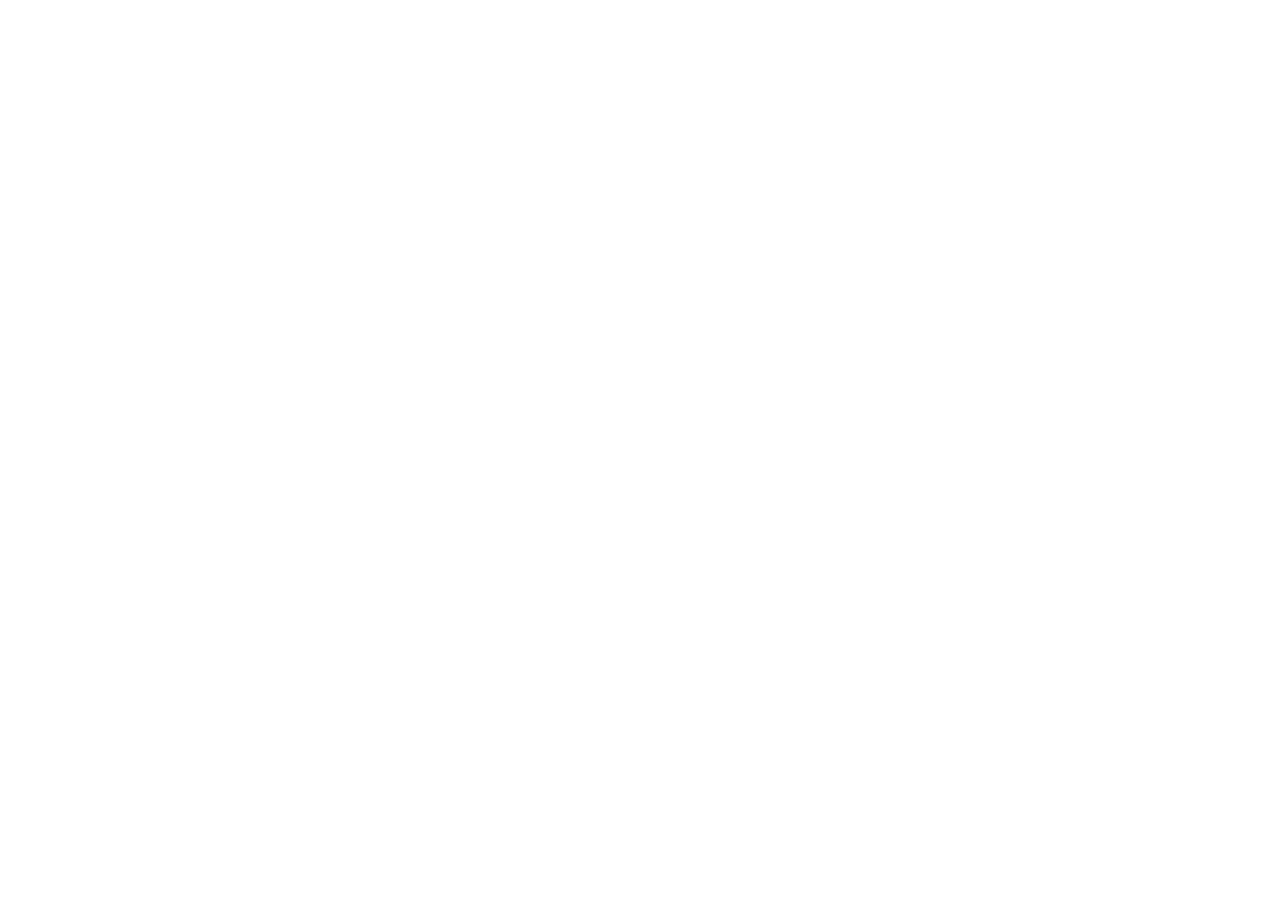
==== commit b06ef868: "Redirect old React Internals URLs to React Handbook Co-Authored-By: Claude Opus 5.5 <noreply@anthrop" ====
--- a/notes/a-state-update-end-to-end/index.html
+++ b/notes/a-state-update-end-to-end/index.html
@@ -1,257 +1 @@
-<!DOCTYPE html><html lang="en"><head><meta charset="utf-8"><meta name="viewport" content="width=device-width, initial-scale=1"><meta name="description" content="One click traced through ~30 real React functions, from the native event to paint and effects."><link rel="icon" href="/react-internals/favicon.svg" type="image/svg+xml"><title>A State Update, End to End · React Internals</title><link rel="stylesheet" href="/react-internals/_astro/notes-meta.bWncZdHM.css"><style>.note-head[data-astro-cid-vex5zuxs]{grid-template-columns:minmax(0,1.5fr) minmax(0,1fr);align-items:center;gap:32px;padding-top:clamp(28px,5vw,56px);padding-bottom:clamp(28px,4vw,44px);display:grid}@media (width<=760px){.note-head[data-astro-cid-vex5zuxs]{grid-template-columns:1fr}.head-art[data-astro-cid-vex5zuxs]{display:none}}.back[data-astro-cid-vex5zuxs]{margin-bottom:22px;padding:.45em 1em;font-size:13.5px}.meta[data-astro-cid-vex5zuxs]{align-items:center;gap:12px;margin-bottom:12px;display:flex}.num[data-astro-cid-vex5zuxs]{color:var(--ink-soft);font-size:14px;font-weight:800}h1[data-astro-cid-vex5zuxs]{letter-spacing:-.05em;font-size:clamp(38px,6vw,68px);line-height:1}.summary[data-astro-cid-vex5zuxs]{max-width:56ch;color:var(--ink-soft);margin:16px 0 0;font-size:18px}.head-art[data-astro-cid-vex5zuxs]{padding:12px}.head-art[data-astro-cid-vex5zuxs] .panel[data-astro-cid-vex5zuxs] svg{width:100%;height:auto;display:block}.layout[data-astro-cid-vex5zuxs]{grid-template-columns:240px minmax(0,1fr);align-items:start;gap:28px;display:grid}@media (width<=1000px){.layout[data-astro-cid-vex5zuxs]{grid-template-columns:minmax(0,1fr)}.toc[data-astro-cid-vex5zuxs]{display:none}}.toc[data-astro-cid-vex5zuxs]{position:sticky;top:20px}.toc-card[data-astro-cid-vex5zuxs]{max-height:calc(100vh - 40px);padding:16px 16px 12px;overflow-y:auto}.toc-title[data-astro-cid-vex5zuxs]{text-transform:uppercase;letter-spacing:.06em;color:var(--muted);margin:0 0 8px;font-size:12px;font-weight:800}.toc[data-astro-cid-vex5zuxs] ol[data-astro-cid-vex5zuxs]{margin:0;padding:0;font-size:14px;line-height:1.35;list-style:none}.toc[data-astro-cid-vex5zuxs] li[data-astro-cid-vex5zuxs]{margin:0 0 8px}.toc[data-astro-cid-vex5zuxs] a[data-astro-cid-vex5zuxs]{font-weight:600;text-decoration:none}.toc[data-astro-cid-vex5zuxs] a[data-astro-cid-vex5zuxs]:hover{text-decoration:underline;text-decoration-color:var(--orange);text-decoration-thickness:2px}.source[data-astro-cid-vex5zuxs]{border-top:2px dashed var(--cream-deep);overflow-wrap:anywhere;margin-top:2.5em;padding-top:1em;font-size:14px}.pager[data-astro-cid-vex5zuxs]{flex-wrap:wrap;justify-content:space-between;gap:12px;padding-top:40px;display:flex}
-</style></head><body><header class="note-head wrap" data-astro-cid-vex5zuxs><div class="head-text" data-astro-cid-vex5zuxs><a class="btn btn-ghost back" href="/react-internals/" data-astro-cid-vex5zuxs>← All notes</a><div class="meta" data-astro-cid-vex5zuxs><span class="pill" data-astro-cid-vex5zuxs><span class="lvl lvl-good" data-astro-cid-vex5zuxs></span>Good to know</span><span class="num" data-astro-cid-vex5zuxs>Note 09</span></div><h1 data-astro-cid-vex5zuxs>A State Update, End to End</h1><p class="summary" data-astro-cid-vex5zuxs>One click traced through ~30 real React functions, from the native event to paint and effects.</p></div><div class="head-art card" data-astro-cid-vex5zuxs><div class="panel" data-astro-cid-vex5zuxs><svg viewBox="0 0 240 150" xmlns="http://www.w3.org/2000/svg" role="img" aria-hidden="true"><line x1="0" y1="78" x2="240" y2="78" stroke="#2b2522" stroke-width="1.4"/><g stroke="#2b2522" stroke-width="1.8" stroke-linejoin="round"><line x1="36" y1="56" x2="54" y2="64"/><line x1="44" y1="46" x2="60" y2="56"/><line x1="56" y1="40" x2="66" y2="50"/><polygon points="72,70 196,96 120,88" fill="#f2f2f2"/><polygon points="120,88 196,96 132,108" fill="#efe3c8"/><polygon points="72,70 120,88 108,96" fill="#2b2522"/></g></svg></div></div></header><div class="wrap layout" data-astro-cid-vex5zuxs><aside class="toc" data-astro-cid-vex5zuxs><nav class="card toc-card" aria-label="On this page" data-astro-cid-vex5zuxs><p class="toc-title" data-astro-cid-vex5zuxs>On this page</p><ol data-astro-cid-vex5zuxs><li data-astro-cid-vex5zuxs><a href="#the-app" data-astro-cid-vex5zuxs>The app</a></li><li data-astro-cid-vex5zuxs><a href="#render-trace-clicking-the-button-once" data-astro-cid-vex5zuxs>Render trace: clicking the button once</a></li><li data-astro-cid-vex5zuxs><a href="#contrast-the-same-click-inside-starttransition" data-astro-cid-vex5zuxs>Contrast: the same click inside startTransition</a></li><li data-astro-cid-vex5zuxs><a href="#contrast-setcountcount-with-the-same-value" data-astro-cid-vex5zuxs>Contrast: setCount(count) with the same value</a></li></ol></nav></aside><article class="card prose" data-astro-cid-vex5zuxs><blockquote>
-<p>A line-by-line execution trace of one click through React 19.2.5, naming
-the real functions in <code>react-dom-client.development.js</code> at each step. This
-note is about <strong>invocation order</strong>. The <em>concepts</em> are explained in
-<a href="../render-and-commit/">Render and Commit</a>, <a href="../reconciliation/">Reconciliation</a>, <a href="../react-fiber/">React Fiber</a>,
-<a href="../the-work-loop/">The Work Loop</a>, <a href="../commit-phase-and-effects/">Commit Phase and Effects</a>,
-<a href="../scheduler-lanes-and-batching/">Scheduler, Lanes and Batching</a> and <a href="../hooks-under-the-hood/">Hooks Under the Hood</a>. Part of
-<a href="../../">React Internals</a>.</p>
-</blockquote>
-<h2 id="the-app">The app</h2>
-<pre class="astro-code github-light" style="background-color:#fff;color:#24292e; overflow-x: auto;" tabindex="0" data-language="tsx"><code><span class="line"><span style="color:#D73A49">function</span><span style="color:#6F42C1"> App</span><span style="color:#24292E">() {</span></span>
-<span class="line"><span style="color:#D73A49">	return</span><span style="color:#24292E"> (</span></span>
-<span class="line"><span style="color:#24292E">		&lt;</span><span style="color:#22863A">main</span><span style="color:#24292E">&gt;</span></span>
-<span class="line"><span style="color:#24292E">			&lt;</span><span style="color:#005CC5">Header</span><span style="color:#24292E"> /&gt;</span></span>
-<span class="line"><span style="color:#24292E">			&lt;</span><span style="color:#005CC5">Counter</span><span style="color:#24292E"> /&gt;</span></span>
-<span class="line"><span style="color:#24292E">		&lt;/</span><span style="color:#22863A">main</span><span style="color:#24292E">&gt;</span></span>
-<span class="line"><span style="color:#24292E">	)</span></span>
-<span class="line"><span style="color:#24292E">}</span></span>
-<span class="line"></span>
-<span class="line"><span style="color:#D73A49">function</span><span style="color:#6F42C1"> Header</span><span style="color:#24292E">() {</span></span>
-<span class="line"><span style="color:#D73A49">	return</span><span style="color:#24292E"> &lt;</span><span style="color:#22863A">h1</span><span style="color:#24292E">&gt;Clicks&lt;/</span><span style="color:#22863A">h1</span><span style="color:#24292E">&gt;</span></span>
-<span class="line"><span style="color:#24292E">}</span></span>
-<span class="line"></span>
-<span class="line"><span style="color:#D73A49">function</span><span style="color:#6F42C1"> Counter</span><span style="color:#24292E">() {</span></span>
-<span class="line"><span style="color:#D73A49">	const</span><span style="color:#24292E"> [</span><span style="color:#005CC5">count</span><span style="color:#24292E">, </span><span style="color:#005CC5">setCount</span><span style="color:#24292E">] </span><span style="color:#D73A49">=</span><span style="color:#6F42C1"> useState</span><span style="color:#24292E">(</span><span style="color:#005CC5">0</span><span style="color:#24292E">)</span></span>
-<span class="line"><span style="color:#D73A49">	const</span><span style="color:#005CC5"> buttonRef</span><span style="color:#D73A49"> =</span><span style="color:#6F42C1"> useRef</span><span style="color:#24292E">&lt;</span><span style="color:#6F42C1">HTMLButtonElement</span><span style="color:#24292E">&gt;(</span><span style="color:#005CC5">null</span><span style="color:#24292E">)</span></span>
-<span class="line"></span>
-<span class="line"><span style="color:#6F42C1">	useLayoutEffect</span><span style="color:#24292E">(() </span><span style="color:#D73A49">=&gt;</span><span style="color:#24292E"> {</span></span>
-<span class="line"><span style="color:#24292E">		buttonRef.current</span><span style="color:#D73A49">!</span><span style="color:#24292E">.style.width </span><span style="color:#D73A49">=</span><span style="color:#032F62"> `${</span><span style="color:#005CC5">40</span><span style="color:#D73A49"> +</span><span style="color:#24292E"> count</span><span style="color:#D73A49"> *</span><span style="color:#005CC5"> 10</span><span style="color:#032F62">}px`</span></span>
-<span class="line"><span style="color:#24292E">	}, [count])</span></span>
-<span class="line"></span>
-<span class="line"><span style="color:#6F42C1">	useEffect</span><span style="color:#24292E">(() </span><span style="color:#D73A49">=&gt;</span><span style="color:#24292E"> {</span></span>
-<span class="line"><span style="color:#24292E">		document.title </span><span style="color:#D73A49">=</span><span style="color:#032F62"> `Clicks: ${</span><span style="color:#24292E">count</span><span style="color:#032F62">}`</span></span>
-<span class="line"><span style="color:#24292E">	}, [count])</span></span>
-<span class="line"></span>
-<span class="line"><span style="color:#D73A49">	return</span><span style="color:#24292E"> (</span></span>
-<span class="line"><span style="color:#24292E">		&lt;</span><span style="color:#22863A">button</span><span style="color:#6F42C1"> ref</span><span style="color:#D73A49">=</span><span style="color:#24292E">{buttonRef} </span><span style="color:#6F42C1">onClick</span><span style="color:#D73A49">=</span><span style="color:#24292E">{() </span><span style="color:#D73A49">=&gt;</span><span style="color:#6F42C1"> setCount</span><span style="color:#24292E">(count </span><span style="color:#D73A49">+</span><span style="color:#005CC5"> 1</span><span style="color:#24292E">)}&gt;</span></span>
-<span class="line"><span style="color:#24292E">			{count}</span></span>
-<span class="line"><span style="color:#24292E">		&lt;/</span><span style="color:#22863A">button</span><span style="color:#24292E">&gt;</span></span>
-<span class="line"><span style="color:#24292E">	)</span></span>
-<span class="line"><span style="color:#24292E">}</span></span></code></pre>
-<p>The fiber tree after mount (<code>current</code>), with the hook list on <code>Counter</code>:</p>
-<figure class="fig fig-e2e-tree"><div class="tree-list"><div class="tl" style="--d:0"><span class="tl-n tl-root">HostRoot</span></div><div class="tl" style="--d:1"><span class="tl-n tl-comp">App</span></div><div class="tl" style="--d:2"><span class="tl-n tl-host">main</span></div><div class="tl" style="--d:3"><span class="tl-n tl-comp">Header</span></div><div class="tl" style="--d:4"><span class="tl-n tl-host">h1</span> → <span class="tl-n tl-text">"Clicks"</span></div><div class="tl" style="--d:3"><span class="tl-n tl-comp tl-hot">Counter</span></div><div class="tl" style="--d:4"><span class="tl-n tl-host">button</span> → <span class="tl-n tl-text">"0"</span></div></div><div class="nested"><div class="chain"><div class="chain-start"><code>Counter</code> fiber<small>.memoizedState</small></div><span class="chain-arrow">→</span><div class="chain-node"><span class="chain-idx">#1</span><b>useState</b><code>0</code><small>.next</small></div><span class="chain-arrow">→</span><div class="chain-node"><span class="chain-idx">#2</span><b>useRef</b><code>{ current: &lt;button&gt; }</code><small>.next</small></div><span class="chain-arrow">→</span><div class="chain-node"><span class="chain-idx">#3</span><b>useLayoutEffect</b><code>deps [0]</code><small>.next</small></div><span class="chain-arrow">→</span><div class="chain-node"><span class="chain-idx">#4</span><b>useEffect</b><code>deps [0]</code><small>.next</small></div><span class="chain-arrow">→</span><div class="chain-null">null</div></div></div><figcaption>The <code>current</code> fiber tree after mount, with <code>Counter</code>’s hook list.</figcaption></figure>
-<h2 id="render-trace-clicking-the-button-once">Render trace: clicking the button once</h2>
-<figure class="fig anim fig-e2e-anim" data-anim><div class="anim-scn" data-anim-scn="0"  data-steps="[{&quot;phase&quot;:&quot;event&quot;,&quot;fn&quot;:&quot;dispatchDiscreteEvent(\&quot;click\&quot;) → onClick&quot;,&quot;say&quot;:&quot;One listener on the root container catches the click, finds the button’s fiber and calls your &lt;code&gt;onClick&lt;/code&gt;.&quot;,&quot;set&quot;:{&quot;button&quot;:&quot;hl&quot;}},{&quot;phase&quot;:&quot;schedule&quot;,&quot;fn&quot;:&quot;dispatchSetState → requestUpdateLane() = SyncLane&quot;,&quot;say&quot;:&quot;A discrete event, so &lt;code&gt;SyncLane&lt;/code&gt;. The eager check: 1 ≠ 0, so a render is needed.&quot;,&quot;set&quot;:{&quot;button&quot;:&quot;&quot;,&quot;lane&quot;:&quot;upd&quot;,&quot;queue&quot;:&quot;upd&quot;},&quot;txt&quot;:{&quot;lane&quot;:&quot;lane: SyncLane&quot;,&quot;queue&quot;:&quot;Counter queue: [1]&quot;}},{&quot;phase&quot;:&quot;schedule&quot;,&quot;fn&quot;:&quot;markUpdateLaneFromFiberToRoot&quot;,&quot;say&quot;:&quot;&lt;code&gt;Counter.lanes |= Sync&lt;/code&gt;, and every ancestor gets &lt;code&gt;childLanes |= Sync&lt;/code&gt;: a trail back from the root.&quot;,&quot;set&quot;:{&quot;lane&quot;:&quot;&quot;,&quot;queue&quot;:&quot;&quot;,&quot;counter-flag&quot;:&quot;&quot;,&quot;main-flag&quot;:&quot;&quot;,&quot;app-flag&quot;:&quot;&quot;,&quot;root-flag&quot;:&quot;&quot;},&quot;txt&quot;:{&quot;counter-flag&quot;:&quot;lanes&quot;,&quot;main-flag&quot;:&quot;childLanes&quot;,&quot;app-flag&quot;:&quot;childLanes&quot;,&quot;root-flag&quot;:&quot;childLanes&quot;}},{&quot;phase&quot;:&quot;schedule&quot;,&quot;fn&quot;:&quot;ensureRootIsScheduled → queueMicrotask&quot;,&quot;say&quot;:&quot;The handler returns. Nothing has rendered yet.&quot;,&quot;set&quot;:{&quot;micro&quot;:&quot;on&quot;},&quot;txt&quot;:{&quot;micro&quot;:&quot;microtask: scheduled&quot;}},{&quot;phase&quot;:&quot;render&quot;,&quot;fn&quot;:&quot;performSyncWorkOnRoot → workLoopSync · beginWork(HostRoot, App, main)&quot;,&quot;say&quot;:&quot;The microtask renders. HostRoot, App and main only have &lt;code&gt;childLanes&lt;/code&gt; → &lt;b&gt;bail out&lt;/b&gt; and continue down. &lt;code&gt;App()&lt;/code&gt; is not called.&quot;,&quot;set&quot;:{&quot;micro&quot;:&quot;done&quot;,&quot;root&quot;:&quot;bail&quot;,&quot;app&quot;:&quot;bail&quot;,&quot;main&quot;:&quot;bail&quot;,&quot;root-flag&quot;:&quot;ghost&quot;,&quot;app-flag&quot;:&quot;ghost&quot;,&quot;main-flag&quot;:&quot;ghost&quot;}},{&quot;phase&quot;:&quot;render&quot;,&quot;fn&quot;:&quot;beginWork(Header) → null&quot;,&quot;say&quot;:&quot;&lt;code&gt;Header&lt;/code&gt; has no work at all (&lt;code&gt;childLanes === 0&lt;/code&gt;): the whole subtree is &lt;b&gt;skipped&lt;/b&gt;.&quot;,&quot;set&quot;:{&quot;header&quot;:&quot;skip&quot;,&quot;h1&quot;:&quot;skip&quot;}},{&quot;phase&quot;:&quot;render&quot;,&quot;fn&quot;:&quot;Counter() → updateReducer → count = 1&quot;,&quot;say&quot;:&quot;Counter has its own lane → it &lt;b&gt;renders&lt;/b&gt;. Both effects’ deps changed (&lt;code&gt;[0]&lt;/code&gt; → &lt;code&gt;[1]&lt;/code&gt;), so they are flagged.&quot;,&quot;set&quot;:{&quot;counter&quot;:&quot;run hl&quot;,&quot;counter-flag&quot;:&quot;&quot;},&quot;txt&quot;:{&quot;counter-sub&quot;:&quot;count: 1&quot;,&quot;counter-flag&quot;:&quot;Update · Passive&quot;}},{&quot;phase&quot;:&quot;render&quot;,&quot;fn&quot;:&quot;useFiber(button) · completeWork(button) → markUpdate&quot;,&quot;say&quot;:&quot;The button fiber is reused with new props and flagged &lt;b&gt;Update&lt;/b&gt;. Then &lt;code&gt;completeWork&lt;/code&gt; climbs back up, bubbling flags.&quot;,&quot;set&quot;:{&quot;counter&quot;:&quot;run&quot;,&quot;button&quot;:&quot;upd&quot;,&quot;button-flag&quot;:&quot;&quot;},&quot;txt&quot;:{&quot;button-sub&quot;:&quot;\&quot;1\&quot;&quot;,&quot;button-flag&quot;:&quot;Update&quot;}},{&quot;phase&quot;:&quot;commit&quot;,&quot;fn&quot;:&quot;commitMutationEffects → commitUpdate(button)&quot;,&quot;say&quot;:&quot;Commit, mutation: only the flagged path is visited. The text changes from 0 to 1. Then &lt;code&gt;root.current = finishedWork&lt;/code&gt;.&quot;,&quot;set&quot;:{&quot;button&quot;:&quot;done&quot;,&quot;txt&quot;:&quot;upd&quot;},&quot;txt&quot;:{&quot;txt&quot;:&quot;1&quot;}},{&quot;phase&quot;:&quot;commit&quot;,&quot;fn&quot;:&quot;commitLayoutEffects → useLayoutEffect&quot;,&quot;say&quot;:&quot;Layout effect: &lt;code&gt;buttonRef.current.style.width = '50px'&lt;/code&gt;. Still before paint.&quot;,&quot;set&quot;:{&quot;txt&quot;:&quot;&quot;,&quot;w&quot;:&quot;upd&quot;},&quot;txt&quot;:{&quot;w&quot;:&quot;50px&quot;}},{&quot;phase&quot;:&quot;commit&quot;,&quot;fn&quot;:&quot;flushPendingEffects() (SyncLane) → useEffect&quot;,&quot;say&quot;:&quot;For a discrete update, passive effects are flushed &lt;b&gt;synchronously&lt;/b&gt; at the end of the commit: &lt;code&gt;document.title&lt;/code&gt; updates.&quot;,&quot;set&quot;:{&quot;w&quot;:&quot;&quot;,&quot;title&quot;:&quot;upd&quot;,&quot;counter&quot;:&quot;done&quot;},&quot;txt&quot;:{&quot;title&quot;:&quot;Clicks: 1&quot;}},{&quot;phase&quot;:&quot;paint&quot;,&quot;fn&quot;:&quot;microtask ends → style · layout · paint&quot;,&quot;say&quot;:&quot;Finally the browser paints: the user sees &lt;b&gt;1&lt;/b&gt; in a 50px button. Only &lt;code&gt;Counter()&lt;/code&gt; ran, and there were 2 DOM writes.&quot;,&quot;set&quot;:{&quot;title&quot;:&quot;&quot;,&quot;txt&quot;:&quot;ok&quot;,&quot;w&quot;:&quot;ok&quot;}}]" data-intro="The app from above. The user clicks the button once."><div class="anim-stage"><div class="a-cols"><div class="a-panel wide"><div class="a-panel-title">fiber tree</div><div class="t-tree"><div class="t-branch"><div class="an node root" data-k="root"><span class="node-label" data-k="root-label">HostRoot</span><span class="an flag" data-k="root-flag" data-s="ghost">flag</span></div><div class="t-kids"><div class="t-kid"><div class="t-branch"><div class="an node comp" data-k="app"><span class="node-label" data-k="app-label">App</span><span class="an flag" data-k="app-flag" data-s="ghost">flag</span></div><div class="t-kids"><div class="t-kid"><div class="t-branch"><div class="an node host" data-k="main"><span class="node-label" data-k="main-label">main</span><span class="an flag" data-k="main-flag" data-s="ghost">flag</span></div><div class="t-kids"><div class="t-kid"><div class="t-branch"><div class="an node comp" data-k="header"><span class="node-label" data-k="header-label">Header</span></div><div class="t-kids"><div class="t-kid"><div class="t-branch"><div class="an node host" data-k="h1"><span class="node-label" data-k="h1-label">h1</span></div></div></div></div></div></div><div class="t-kid"><div class="t-branch"><div class="an node comp" data-k="counter"><span class="node-label" data-k="counter-label">Counter</span><small data-k="counter-sub">count: 0</small><span class="an flag" data-k="counter-flag" data-s="ghost">flag</span></div><div class="t-kids"><div class="t-kid"><div class="t-branch"><div class="an node host" data-k="button"><span class="node-label" data-k="button-label">button</span><small data-k="button-sub">"0"</small><span class="an flag" data-k="button-flag" data-s="ghost">flag</span></div></div></div></div></div></div></div></div></div></div></div></div></div></div></div></div><div class="a-panel "><div class="a-panel-title">React</div><div class="a-col"><span class="an chip-a" data-k="lane">lane: –</span><span class="an chip-a" data-k="queue">Counter queue: empty</span><span class="an chip-a" data-k="micro">microtask: none</span></div></div><div class="a-panel "><div class="a-panel-title">screen</div><div class="a-dom">&lt;button style="width: <span class="an" data-k="w">40px</span>"&gt;<span class="an" data-k="txt">0</span>&lt;/button&gt;<br>document.title = "<span class="an" data-k="title">Clicks: 0</span>"</div></div></div></div><ol class="anim-print"><li><span class="anim-phase ph-event">event</span><code>dispatchDiscreteEvent("click") → onClick</code><span>One listener on the root container catches the click, finds the button’s fiber and calls your <code>onClick</code>.</span></li><li><span class="anim-phase ph-schedule">schedule</span><code>dispatchSetState → requestUpdateLane() = SyncLane</code><span>A discrete event, so <code>SyncLane</code>. The eager check: 1 ≠ 0, so a render is needed.</span></li><li><span class="anim-phase ph-schedule">schedule</span><code>markUpdateLaneFromFiberToRoot</code><span><code>Counter.lanes |= Sync</code>, and every ancestor gets <code>childLanes |= Sync</code>: a trail back from the root.</span></li><li><span class="anim-phase ph-schedule">schedule</span><code>ensureRootIsScheduled → queueMicrotask</code><span>The handler returns. Nothing has rendered yet.</span></li><li><span class="anim-phase ph-render">render phase</span><code>performSyncWorkOnRoot → workLoopSync · beginWork(HostRoot, App, main)</code><span>The microtask renders. HostRoot, App and main only have <code>childLanes</code> → <b>bail out</b> and continue down. <code>App()</code> is not called.</span></li><li><span class="anim-phase ph-render">render phase</span><code>beginWork(Header) → null</code><span><code>Header</code> has no work at all (<code>childLanes === 0</code>): the whole subtree is <b>skipped</b>.</span></li><li><span class="anim-phase ph-render">render phase</span><code>Counter() → updateReducer → count = 1</code><span>Counter has its own lane → it <b>renders</b>. Both effects’ deps changed (<code>[0]</code> → <code>[1]</code>), so they are flagged.</span></li><li><span class="anim-phase ph-render">render phase</span><code>useFiber(button) · completeWork(button) → markUpdate</code><span>The button fiber is reused with new props and flagged <b>Update</b>. Then <code>completeWork</code> climbs back up, bubbling flags.</span></li><li><span class="anim-phase ph-commit">commit phase</span><code>commitMutationEffects → commitUpdate(button)</code><span>Commit, mutation: only the flagged path is visited. The text changes from 0 to 1. Then <code>root.current = finishedWork</code>.</span></li><li><span class="anim-phase ph-commit">commit phase</span><code>commitLayoutEffects → useLayoutEffect</code><span>Layout effect: <code>buttonRef.current.style.width = '50px'</code>. Still before paint.</span></li><li><span class="anim-phase ph-commit">commit phase</span><code>flushPendingEffects() (SyncLane) → useEffect</code><span>For a discrete update, passive effects are flushed <b>synchronously</b> at the end of the commit: <code>document.title</code> updates.</span></li><li><span class="anim-phase ph-paint">browser</span><code>microtask ends → style · layout · paint</code><span>Finally the browser paints: the user sees <b>1</b> in a 50px button. Only <code>Counter()</code> ran, and there were 2 DOM writes.</span></li></ol></div><div class="anim-hud" aria-live="polite"><div class="anim-call"><span class="anim-phase" hidden></span><code class="anim-fn" hidden></code></div><p class="anim-say"></p></div><div class="anim-controls"><button type="button" class="btn btn-ghost anim-btn" data-act="restart" aria-label="Restart">↺</button><button type="button" class="btn btn-ghost anim-btn" data-act="prev" aria-label="Previous step">←</button><button type="button" class="btn anim-play" data-act="play">▶ Play</button><button type="button" class="btn btn-ghost anim-btn" data-act="next" aria-label="Next step">→</button><div class="anim-progress"><div class="anim-bar"></div></div><span class="anim-count">0 / 0</span></div><figcaption>One click, end to end: event → schedule → render → commit → paint.</figcaption></figure>
-<figure class="fig fig-mermaid"><pre class="mermaid">
-sequenceDiagram
-  autonumber
-  participant B as Browser
-  participant D as React DOM root listener
-  participant C as Counter handler
-  participant S as Microtask
-  participant W as Work loop
-  participant K as Commit
-  B-&gt;&gt;D: native click
-  D-&gt;&gt;C: dispatchDiscreteEvent → onClick
-  C-&gt;&gt;S: setCount(1) · SyncLane · queueMicrotask
-  C--&gt;&gt;B: handler returns, nothing rendered yet
-  S-&gt;&gt;W: performSyncWorkOnRoot → renderRootSync
-  W-&gt;&gt;W: HostRoot, App, main bail out · Header skipped
-  W-&gt;&gt;W: Counter() runs → count = 1
-  W-&gt;&gt;K: commitRoot
-  K-&gt;&gt;K: mutation: "0" → "1", then root.current = finishedWork
-  K-&gt;&gt;K: layout: useLayoutEffect sets width 50px
-  K-&gt;&gt;K: passive (SyncLane): document.title = "Clicks: 1"
-  K--&gt;&gt;B: microtask ends → paint
-</pre><figcaption>One click, end to end. Steps 1–4 are the event, 5–7 render, 8–11 commit, 12 paint.</figcaption></figure>
-<h3 id="phase-1-the-event">Phase 1: the event</h3>
-<ol>
-<li>The browser dispatches a native <code>click</code>. React doesn’t attach listeners to
-individual nodes. At <code>createRoot</code> time, <code>listenToAllSupportedEvents</code>
-registered one listener per event type on the <strong>root container</strong>.</li>
-<li>The root listener for a discrete event is <code>dispatchDiscreteEvent</code>. It sets
-<code>ReactDOMSharedInternals.p = DiscreteEventPriority</code> (and clears any
-ambient transition), then calls <code>dispatchEvent</code>.</li>
-<li><code>dispatchEvent</code> → <code>dispatchEventForPluginEventSystem</code> finds the fiber for
-the target DOM node (React stores a pointer to it on the node), walks
-<code>return</code> pointers up to the root collecting <code>onClick</code> props, and creates a
-<code>SyntheticEvent</code>.</li>
-<li>Your handler runs: <code>setCount(count + 1)</code>, which is <code>setCount(1)</code>.</li>
-</ol>
-<h3 id="phase-2-scheduling-the-update">Phase 2: scheduling the update</h3>
-<ol start="5">
-<li><code>dispatchSetState(CounterFiber, queue, 1)</code> → <code>requestUpdateLane</code> → no
-transition, so <code>resolveUpdatePriority()</code> returns the priority from step 2:
-<strong><code>SyncLane</code></strong>.</li>
-<li><code>dispatchSetStateInternal</code>: <code>Counter</code>’s fiber has no pending lanes, so the
-eager path runs. <code>basicStateReducer(0, 1)</code> → <code>1</code>. <code>Object.is(1, 0)</code> is
-false, so it keeps going (the update keeps <code>eagerState: 1</code>).</li>
-<li><code>enqueueConcurrentHookUpdate</code> stashes the update in <code>concurrentQueues</code>
-and <code>getRootForUpdatedFiber</code> walks up to the <code>FiberRoot</code>.</li>
-<li><code>scheduleUpdateOnFiber(root, fiber, SyncLane)</code> → <code>markRootUpdated</code> adds
-<code>SyncLane</code> to <code>root.pendingLanes</code> → <code>ensureRootIsScheduled(root)</code> →
-<code>scheduleImmediateRootScheduleTask</code> → <strong><code>queueMicrotask</code></strong>.</li>
-<li>The handler returns, and <code>dispatchDiscreteEvent</code> restores the previous
-priority. The browser event is over. Nothing has rendered yet. Any other
-<code>setState</code> in this handler would have joined the same batch.</li>
-</ol>
-<h3 id="phase-3-render-synchronous-because-the-lane-is-synclane">Phase 3: render (synchronous, because the lane is <code>SyncLane</code>)</h3>
-<ol start="10">
-<li>The microtask runs <code>processRootScheduleInMicrotask</code>. It sees a sync lane
-and calls <code>flushSyncWorkAcrossRoots_impl</code> → <code>performSyncWorkOnRoot</code> →
-<code>performWorkOnRoot(root, SyncLane, true)</code>.</li>
-<li><code>(lanes &amp; 127) !== 0</code>, so this is a blocking lane → <code>renderRootSync</code>.</li>
-<li><code>prepareFreshStack(root, SyncLane)</code>: <code>workInProgress = createWorkInProgress(root.current, null)</code>, a WIP HostRoot (the first
-time, a new fiber that becomes the alternate). Then
-<code>finishQueueingConcurrentUpdates</code> links the stashed update into
-<code>queue.pending</code> and runs <code>markUpdateLaneFromFiberToRoot</code>: <code>Counter.lanes |= SyncLane</code>, and <code>main</code>, <code>App</code> and <code>HostRoot</code> get <code>childLanes |= SyncLane</code>.</li>
-<li><code>workLoopSync</code>: <code>while (workInProgress !== null) performUnitOfWork(workInProgress)</code>.</li>
-<li><strong>HostRoot</strong> <code>beginWork</code>: no own update, but <code>childLanes</code> includes Sync →
-<code>bailoutOnAlreadyFinishedWork</code> clones <code>App</code> → next = App.</li>
-<li><strong>App</strong> <code>beginWork</code>: <code>current.memoizedProps === workInProgress.pendingProps</code>
-(the same cloned props object), <code>checkScheduledUpdateOrContext</code> → false →
-<code>attemptEarlyBailoutIfNoScheduledUpdate</code> → <code>bailoutOnAlreadyFinishedWork</code>:
-<code>childLanes</code> has Sync → clone <code>main</code> → next = main. <strong><code>App()</code> is not
-called.</strong></li>
-<li><strong>main</strong> <code>beginWork</code>: same → bail out, clone <code>Header</code> and <code>Counter</code> → next =
-Header.</li>
-<li><strong>Header</strong> <code>beginWork</code>: same props object, no lanes, <code>childLanes === 0</code>
-→ <code>bailoutOnAlreadyFinishedWork</code> returns <strong><code>null</code></strong>. The whole Header
-subtree is skipped. <code>completeUnitOfWork(Header)</code>: nothing to do → sibling
-→ next = Counter.</li>
-<li><strong>Counter</strong> <code>beginWork</code>: <code>Counter.lanes &amp; SyncLane</code> → must render →
-<code>updateFunctionComponent</code> → <code>renderWithHooks</code> installs
-<code>HooksDispatcherOnUpdate</code> and calls <strong><code>Counter(props)</code></strong>:
-<ul>
-<li><code>useState</code> → <code>updateReducer</code>: <code>baseQueue = [u1]</code>, u1 has eager state
-<code>1</code> → <code>count = 1</code>, which differs from 0 →
-<code>didReceiveUpdate = true</code>.</li>
-<li><code>useRef</code> → returns the same <code>{ current: &lt;button&gt; }</code> object.</li>
-<li><code>useLayoutEffect</code> → <code>updateEffectImpl</code>: deps <code>[1]</code> vs <code>[0]</code> →
-<code>Object.is(1, 0)</code> false → fiber gets the <code>Update</code> flag, effect pushed
-with <code>HasEffect | Layout</code>.</li>
-<li><code>useEffect</code> → deps changed → fiber gets the <code>Passive</code> flag, effect
-pushed with <code>HasEffect | Passive</code>.</li>
-<li>Returns <code>&lt;button ref={buttonRef} onClick={newFn}&gt;{1}&lt;/button&gt;</code>.</li>
-</ul>
-</li>
-<li><code>reconcileChildren</code> → <code>reconcileChildFibersImpl</code> (its single-element branch, <code>reconcileSingleElement</code> in the unminified source): the old child is a
-<code>button</code> with key <code>null</code>, and the new element is a <code>button</code> with key
-<code>null</code> → same type → <code>useFiber(oldButton, newProps)</code>. Next = button.</li>
-<li><strong>button</strong> <code>beginWork</code> (the HostComponent case, <code>updateHostComponent</code> in the unminified source, where <code>shouldSetTextContent</code> is checked): its children is the single
-text value <code>1</code>, which React handles as direct text content (a “single
-text child” optimization), so there’s no child fiber to descend into. It
-returns <code>null</code>.</li>
-<li><code>completeUnitOfWork(button)</code> → <code>completeWork</code>: <code>memoizedProps !== newProps</code> → <code>markUpdate</code> (flag <code>Update</code>). The ref object is the same, so
-there’s no <code>Ref</code> flag. Bubble: <code>Counter.subtreeFlags |= Update</code>.</li>
-<li>Climb: <code>completeWork(Counter)</code>, <code>completeWork(main)</code>, <code>completeWork(App)</code>,
-<code>completeWork(HostRoot)</code>, each bubbling <code>subtreeFlags</code>. <code>workInProgress</code>
-becomes <code>null</code>, and the render is done. The only component that ran is
-<code>Counter</code>.</li>
-</ol>
-<h3 id="phase-4-commit-synchronous">Phase 4: commit (synchronous)</h3>
-<ol start="23">
-<li><code>commitRoot</code>: first <code>flushPendingEffects()</code> (none pending from earlier).</li>
-<li><code>flushSpawnedWork</code> will need to handle passive effects later, because
-<code>subtreeFlags</code> contains <code>Passive</code>. For a non-sync lane that would mean
-<code>scheduleCallback(NormalPriority, flushPassiveEffects)</code>. For <code>SyncLane</code>,
-React flushes them at the end of the commit (step 29).</li>
-<li><strong>Before mutation</strong> <code>commitBeforeMutationEffects</code>: nothing relevant
-(no class <code>getSnapshotBeforeUpdate</code>).</li>
-<li><strong>Mutation</strong> <code>flushMutationEffects</code> → <code>commitMutationEffectsOnFiber</code>
-walks down only where <code>subtreeFlags</code> is set (<code>HostRoot → App → main → Counter → button</code>, and <code>Header</code> is skipped):
-<ul>
-<li><code>button</code> has <code>Update</code> → <code>commitUpdate(dom, type, oldProps, newProps)</code>
-→ text content <code>"0"</code> → <code>"1"</code>, and the stored <code>onClick</code> prop is
-replaced.</li>
-<li><code>Counter</code> has <code>Update</code> → run the <strong>layout effect cleanup</strong> from the
-previous commit (there was none, since the effect returned nothing).</li>
-<li>Then <code>root.current = finishedWork</code>. <strong>The new tree is now current.</strong></li>
-</ul>
-</li>
-<li><strong>Layout</strong> <code>flushLayoutEffects</code> → <code>commitLayoutEffectOnFiber</code>, child
-before parent: the button has no ref change. For <code>Counter</code>, run
-<code>useLayoutEffect</code> setup → <code>button.style.width = '50px'</code>. This is still
-before paint.</li>
-<li>The browser hasn’t painted yet, because we’re still inside the
-microtask.</li>
-<li><code>flushSpawnedWork</code>: <code>pendingEffectsLanes &amp; 3</code> → SyncLane → run
-<code>flushPendingEffects()</code> now → <code>flushPassiveEffects</code>:
-<ul>
-<li>unmount pass: no previous <code>useEffect</code> cleanup</li>
-<li>mount pass: <code>document.title = 'Clicks: 1'</code></li>
-</ul>
-</li>
-<li>Microtask ends → the browser runs style, layout and <strong>paint</strong>. The user
-sees <code>1</code> in a 50px-wide button, and the tab title reads “Clicks: 1”.</li>
-</ol>
-<h3 id="summary-of-who-ran">Summary of who ran</h3>
-<table>
-<thead>
-<tr>
-<th>Function</th>
-<th>Ran?</th>
-<th>Why</th>
-</tr>
-</thead>
-<tbody>
-<tr>
-<td><code>App()</code></td>
-<td>no</td>
-<td>bailout: same props, no update, only <code>childLanes</code></td>
-</tr>
-<tr>
-<td><code>Header()</code></td>
-<td>no</td>
-<td>bailout with <code>childLanes === 0</code>: subtree skipped</td>
-</tr>
-<tr>
-<td><code>Counter()</code></td>
-<td>yes</td>
-<td>its own hook had a <code>SyncLane</code> update</td>
-</tr>
-<tr>
-<td>DOM writes</td>
-<td>2</td>
-<td>button text + <code>style.width</code> (from the layout effect)</td>
-</tr>
-</tbody>
-</table>
-<h2 id="contrast-the-same-click-inside-starttransition">Contrast: the same click inside <code>startTransition</code></h2>
-<pre class="astro-code github-light" style="background-color:#fff;color:#24292e; overflow-x: auto;" tabindex="0" data-language="tsx"><code><span class="line"><span style="color:#24292E">onClick</span><span style="color:#D73A49">=</span><span style="color:#24292E">{() =&gt; </span><span style="color:#6F42C1">startTransition</span><span style="color:#24292E">(() </span><span style="color:#D73A49">=&gt;</span><span style="color:#6F42C1"> setCount</span><span style="color:#24292E">(</span><span style="color:#6F42C1">count</span><span style="color:#24292E"> + </span><span style="color:#005CC5">1</span><span style="color:#24292E">))}</span></span></code></pre>
-<ol>
-<li>Steps 1–4 are the same, but inside the callback <code>ReactSharedInternals.T</code>
-is a transition object.</li>
-<li>Step 5: <code>requestUpdateLane</code> sees <code>T !== null</code> → <code>requestTransitionLane()</code>
-→ <strong><code>TransitionLane1</code></strong>.</li>
-<li>Step 10: the microtask finds no sync lanes, so
-<code>scheduleTaskForRootDuringMicrotask</code> sets an expiration time for the lane
-(+5000ms) and calls <code>scheduleCallback(NormalPriority, performWorkOnRootViaSchedulerTask)</code>. <strong>The microtask ends without
-rendering.</strong> The browser can paint and handle input.</li>
-<li>In a later macrotask (posted through <code>MessageChannel</code>), the Scheduler runs the
-task → <code>performWorkOnRoot(root, TransitionLane1, false)</code> → <code>(lanes &amp; 127) === 0</code> → <strong><code>renderRootConcurrent</code></strong> → <code>workLoopConcurrentByScheduler</code>,
-which checks <code>shouldYield()</code> after every fiber.</li>
-<li>Here the tree is tiny and finishes in one 5ms slice. For a large tree, the
-loop would exit mid-tree, return a continuation, and resume later. If a
-<code>SyncLane</code> update arrived in between, <code>prepareFreshStack</code> would discard
-this WIP and restart (<a href="../scheduler-lanes-and-batching/">Scheduler, Lanes and Batching</a>).</li>
-<li>The commit is the same as steps 23–27, except step 29. The lanes aren’t
-sync, so passive effects are <strong>scheduled</strong> as a separate Normal-priority
-task and run after the browser paints.</li>
-</ol>
-<h2 id="contrast-setcountcount-with-the-same-value">Contrast: <code>setCount(count)</code> with the same value</h2>
-<ol>
-<li>Steps 1–5 are the same.</li>
-<li>Step 6: the eager path computes <code>basicStateReducer(0, 0)</code> → <code>0</code> →
-<code>Object.is(0, 0)</code> → <strong>true</strong> → the update is enqueued with no lane and
-<code>dispatchSetStateInternal</code> returns <strong>without calling
-<code>scheduleUpdateOnFiber</code></strong>. No microtask, no render, no commit.</li>
-</ol>
-<h3 id="sources">Sources</h3>
-<ul>
-<li>React 19.2.5 source: <code>dispatchDiscreteEvent</code>, <code>dispatchEventForPluginEventSystem</code>, <code>dispatchSetState</code>, <code>dispatchSetStateInternal</code>, <code>requestUpdateLane</code>, <code>enqueueConcurrentHookUpdate</code>, <code>scheduleUpdateOnFiber</code>, <code>ensureRootIsScheduled</code>, <code>processRootScheduleInMicrotask</code>, <code>performWorkOnRoot</code>, <code>renderRootSync</code>, <code>renderRootConcurrent</code>, <code>prepareFreshStack</code>, <code>finishQueueingConcurrentUpdates</code>, <code>workLoopSync</code>, <code>beginWork</code>, <code>bailoutOnAlreadyFinishedWork</code>, <code>renderWithHooks</code>, <code>completeWork</code>, <code>commitRoot</code>, <code>flushMutationEffects</code>, <code>flushLayoutEffects</code>, <code>flushSpawnedWork</code>, <code>flushPassiveEffects</code></li>
-<li><a href="https://github.com/facebook/react/tree/main/packages/react-reconciler/src">React source: <code>packages/react-reconciler/src</code></a></li>
-</ul>
-<p class="source" data-astro-cid-vex5zuxs>Primary source: <a href="https://github.com/facebook/react/tree/main/packages/react-reconciler/src" data-astro-cid-vex5zuxs>github.com/facebook/react/tree/main/packages/react-reconciler/src</a></p></article></div><nav class="wrap pager" aria-label="Notes" data-astro-cid-vex5zuxs><a class="btn btn-ghost" href="/react-internals/notes/child-reconciliation-algorithm/" data-astro-cid-vex5zuxs>← Child Reconciliation Algorithm</a></nav><footer class="site-foot wrap">Built from the <em>React Internals</em> notes in the Nexus vault · checked against the React 19.2.5 source.</footer><script type="module" src="/react-internals/_astro/Base.astro_astro_type_script_index_0_lang.DLJ85iFT.js"></script></body></html>+<!doctype html><html lang="en"><head><meta charset="utf-8"><title>Moved to React Handbook</title><meta name="robots" content="noindex"><link rel="canonical" href="https://giorgistrat.github.io/react-handbook/internals/a-state-update-end-to-end/"><meta http-equiv="refresh" content="0; url=https://giorgistrat.github.io/react-handbook/internals/a-state-update-end-to-end/"><script>location.replace("https://giorgistrat.github.io/react-handbook/internals/a-state-update-end-to-end/"+location.hash)</script></head><body><p>React Internals is now part of the <a href="https://giorgistrat.github.io/react-handbook/internals/a-state-update-end-to-end/">React Handbook</a>.</p></body></html>
